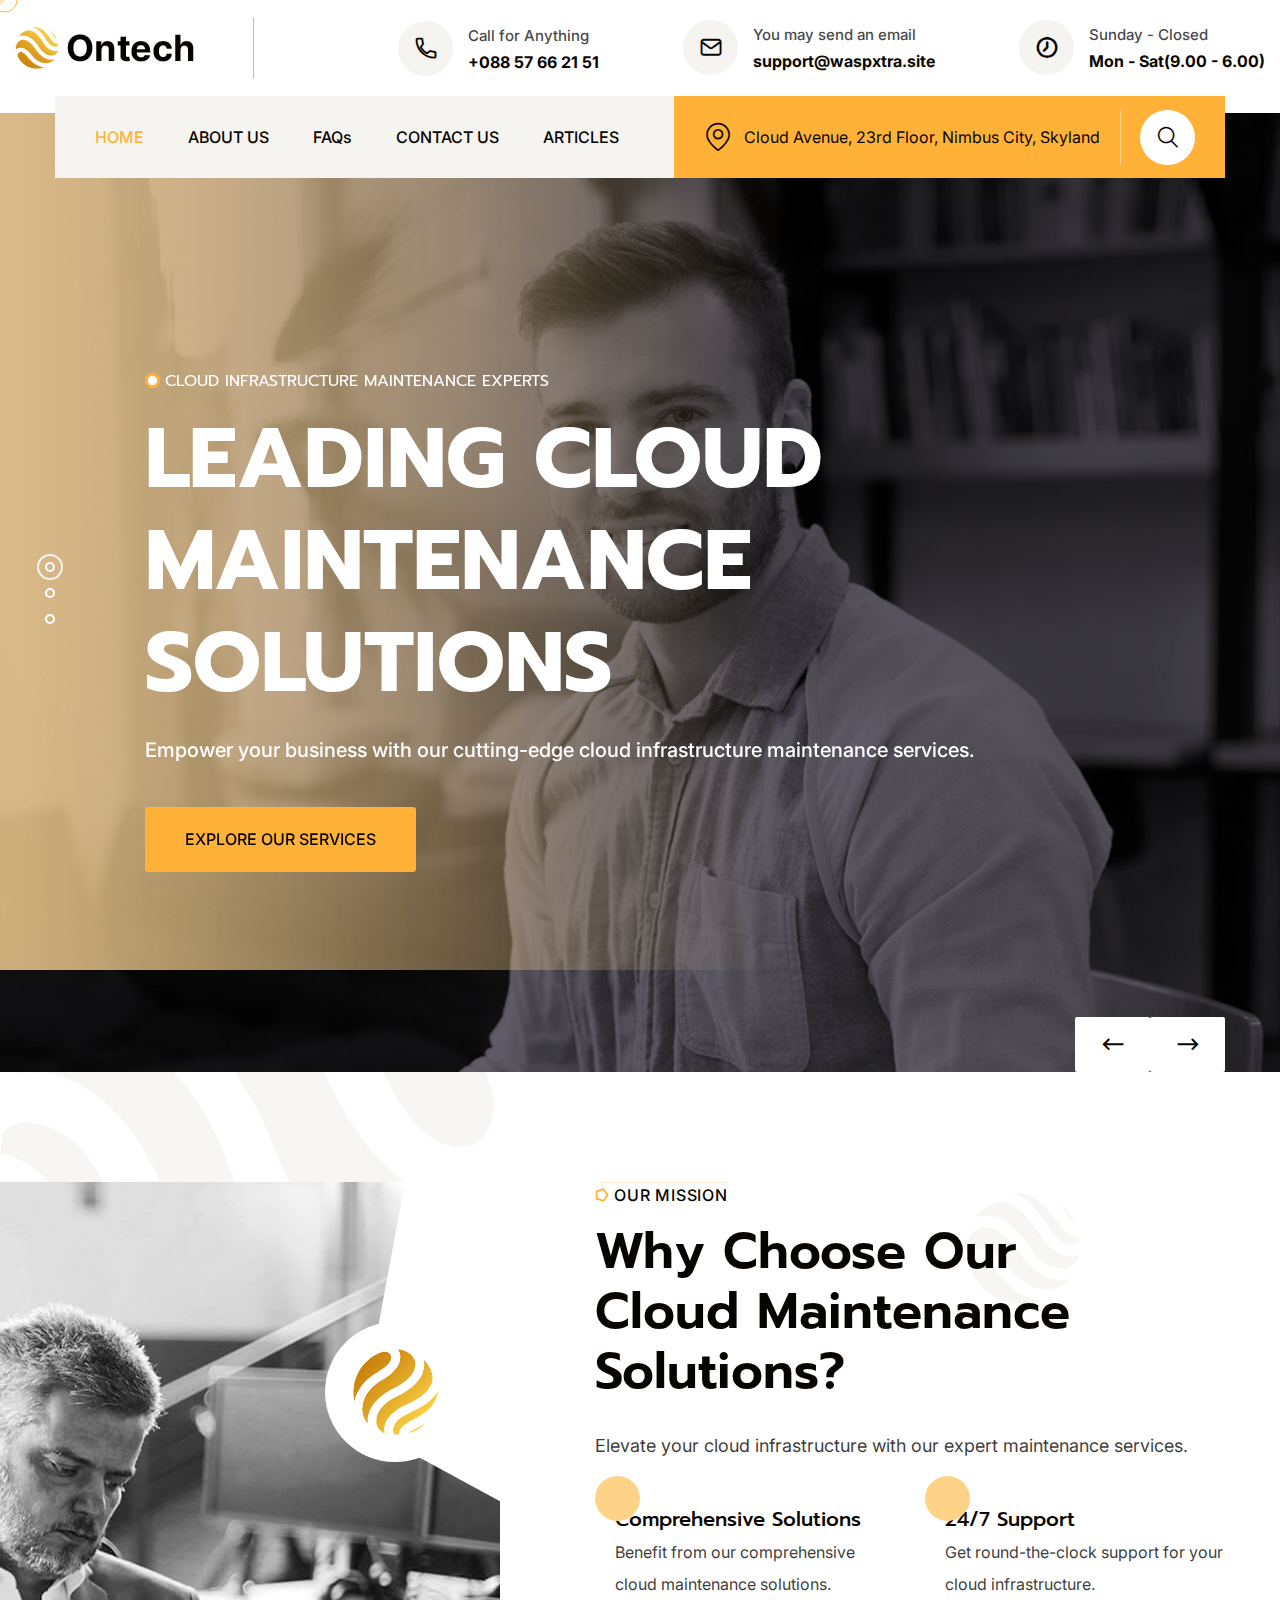
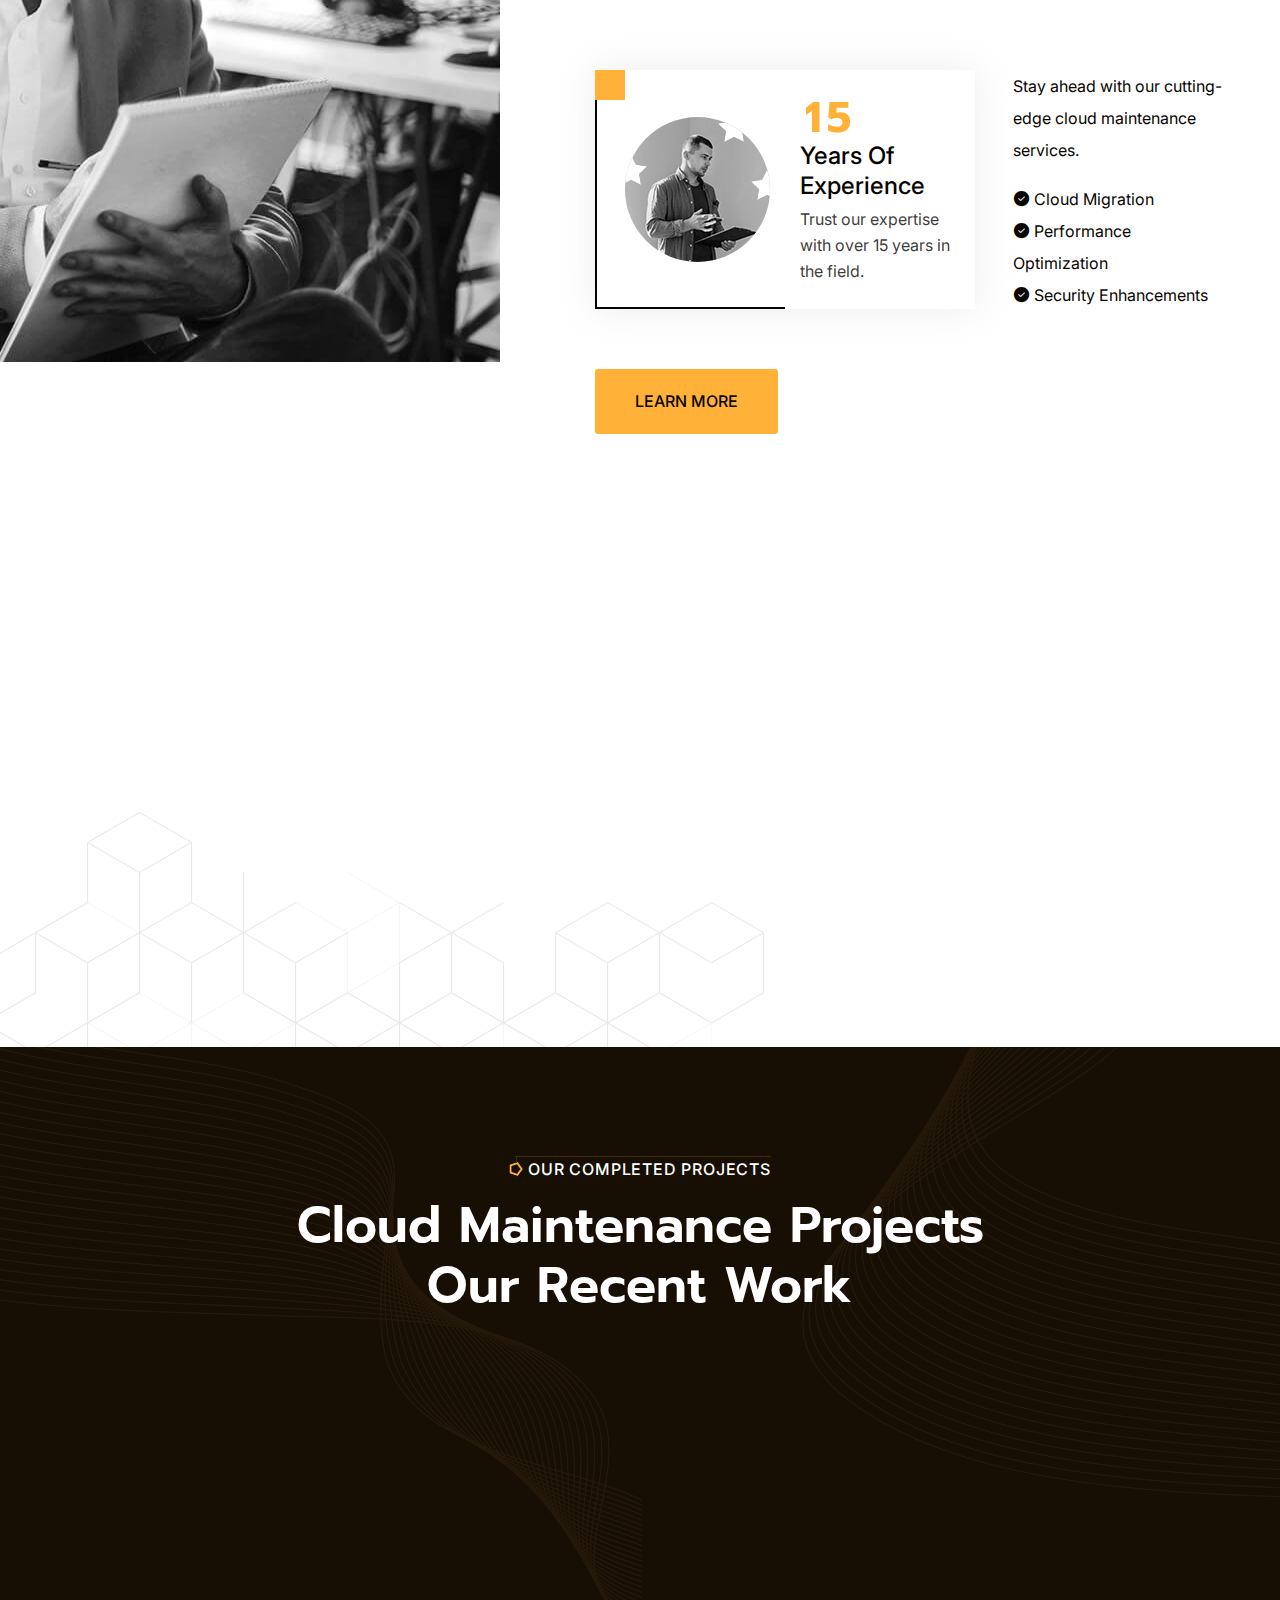
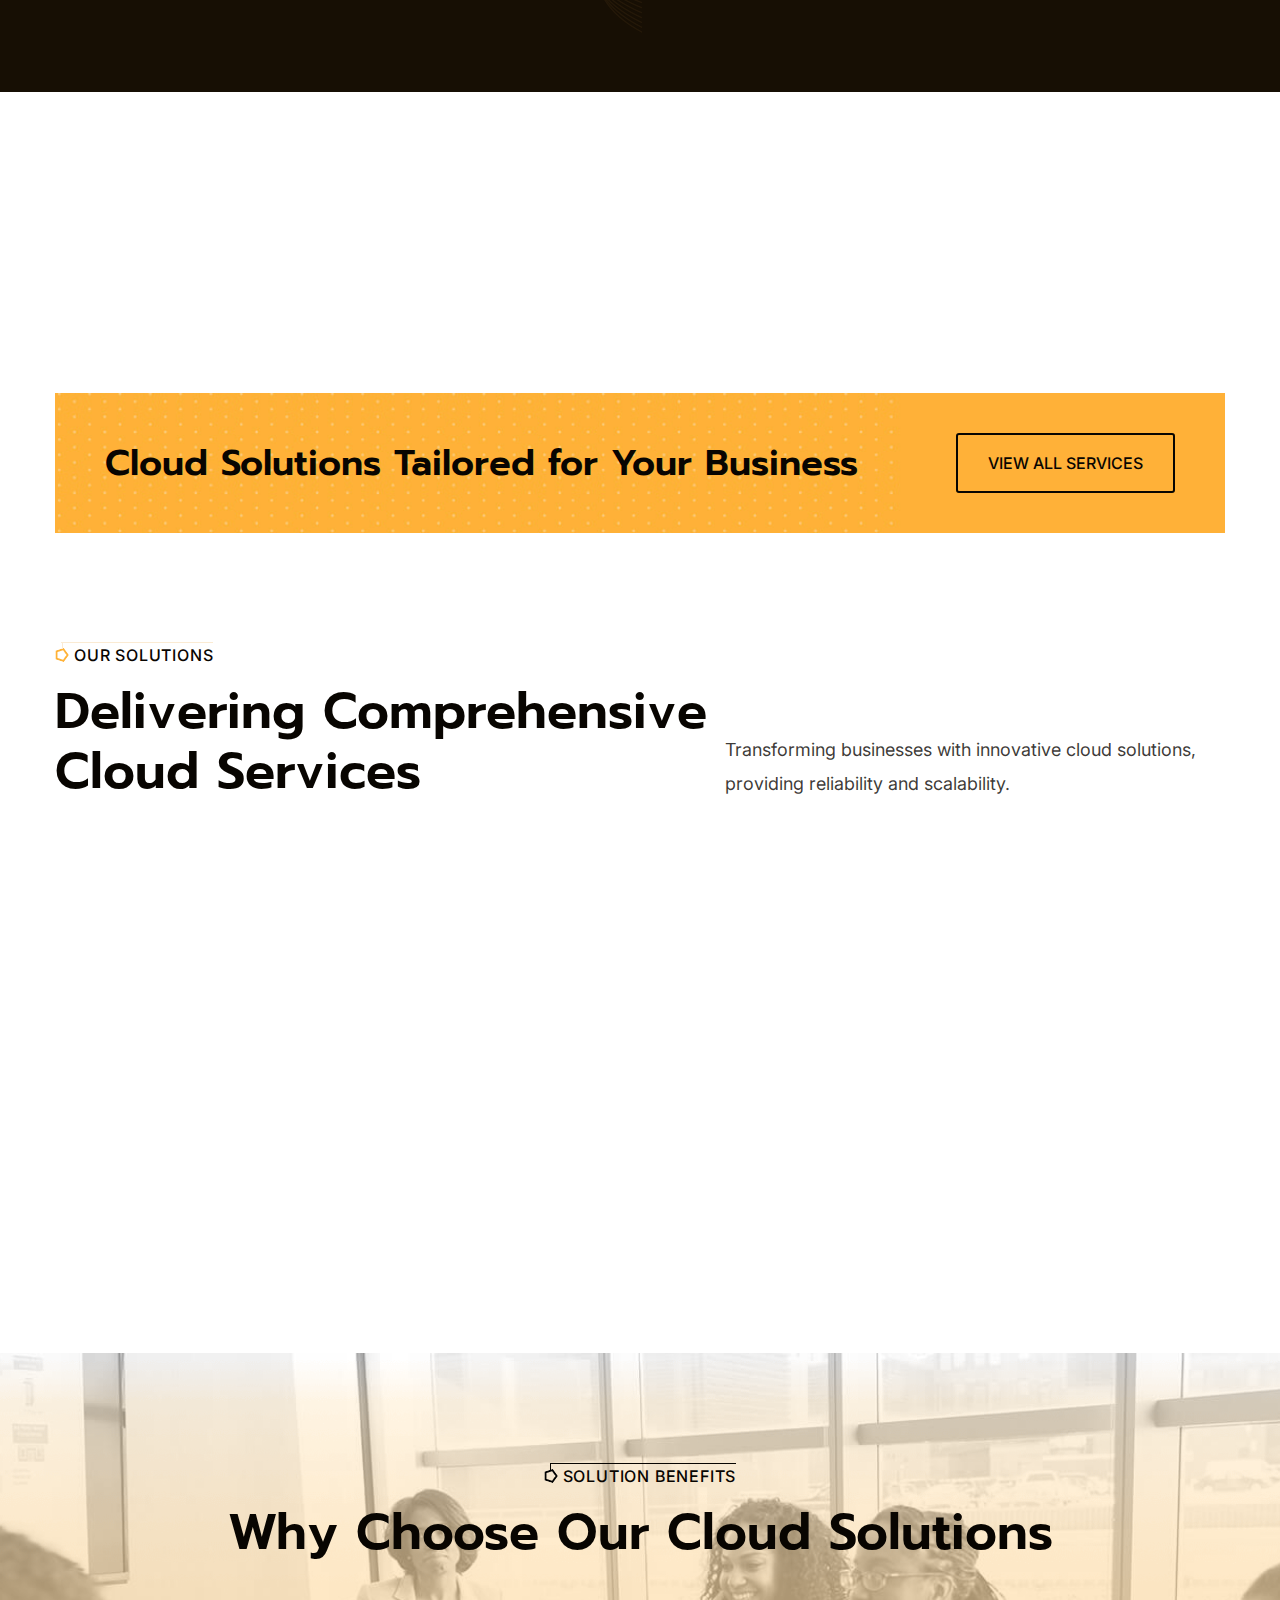
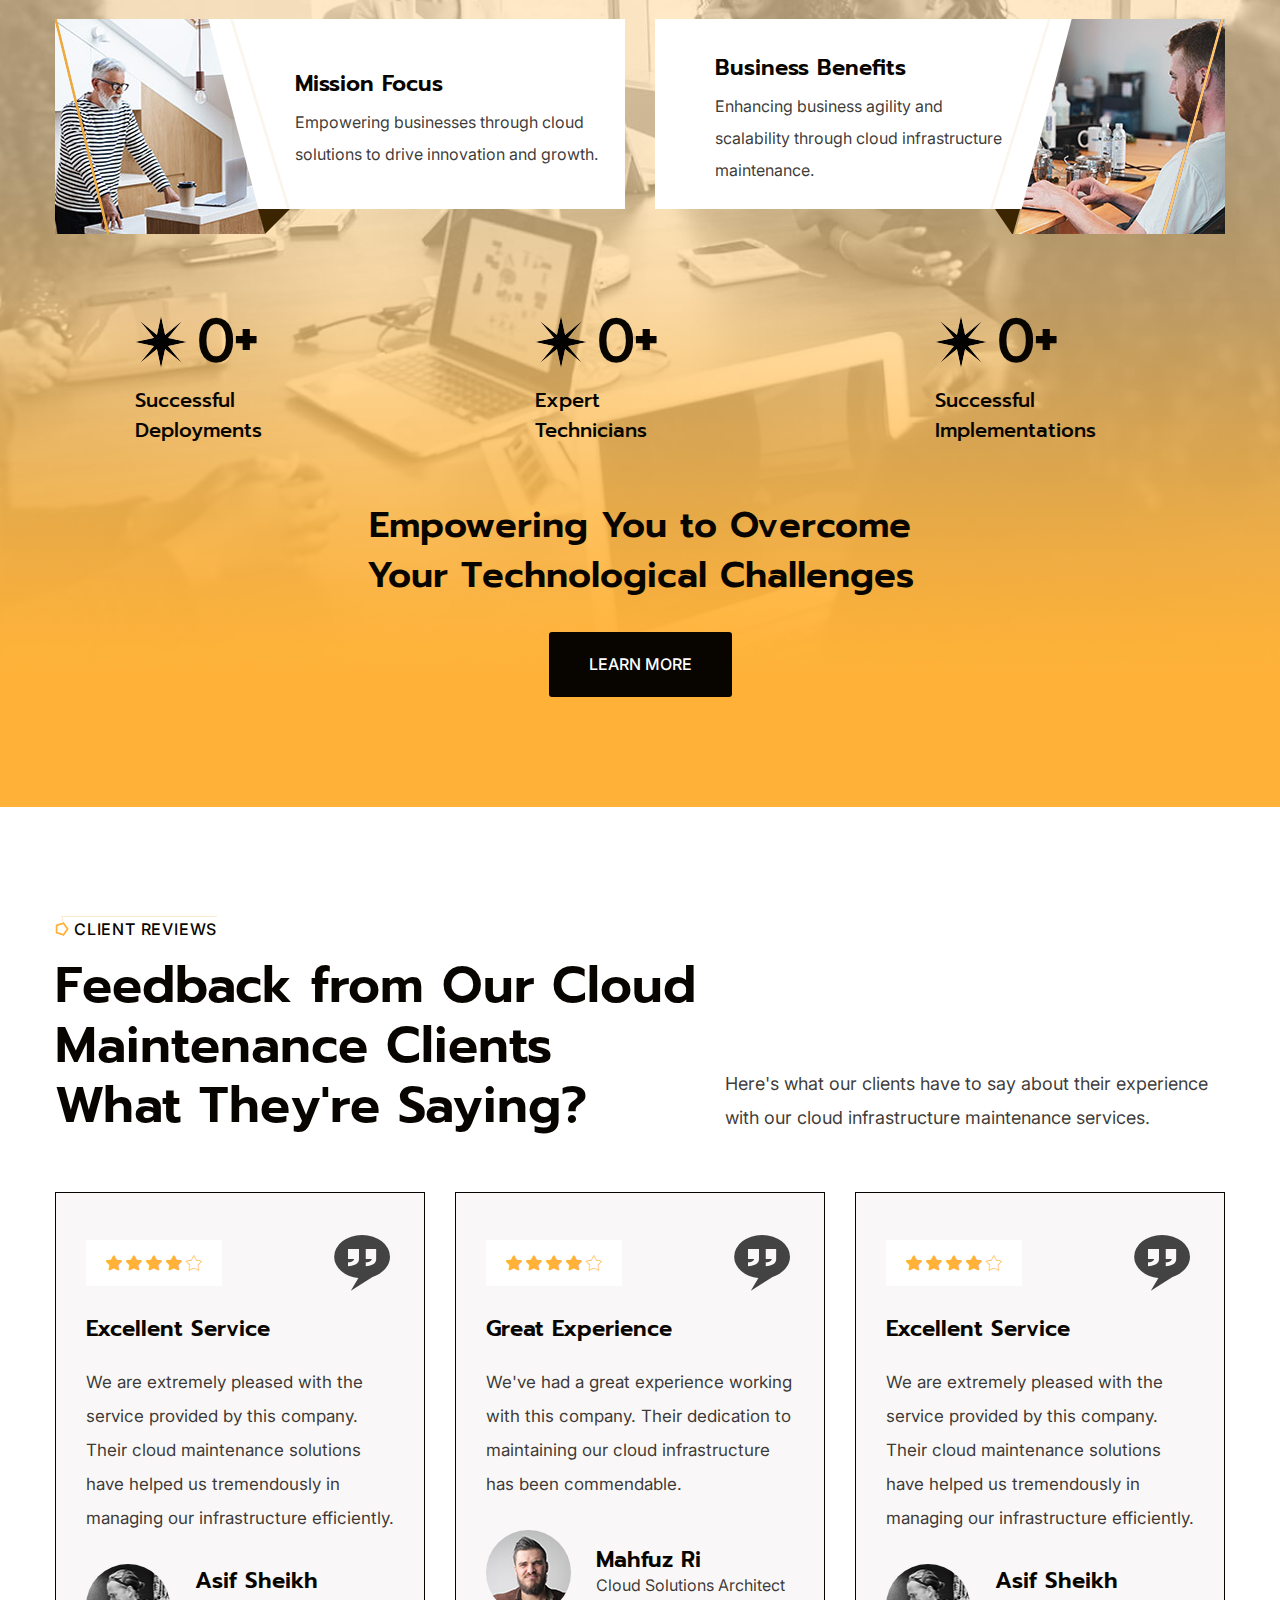
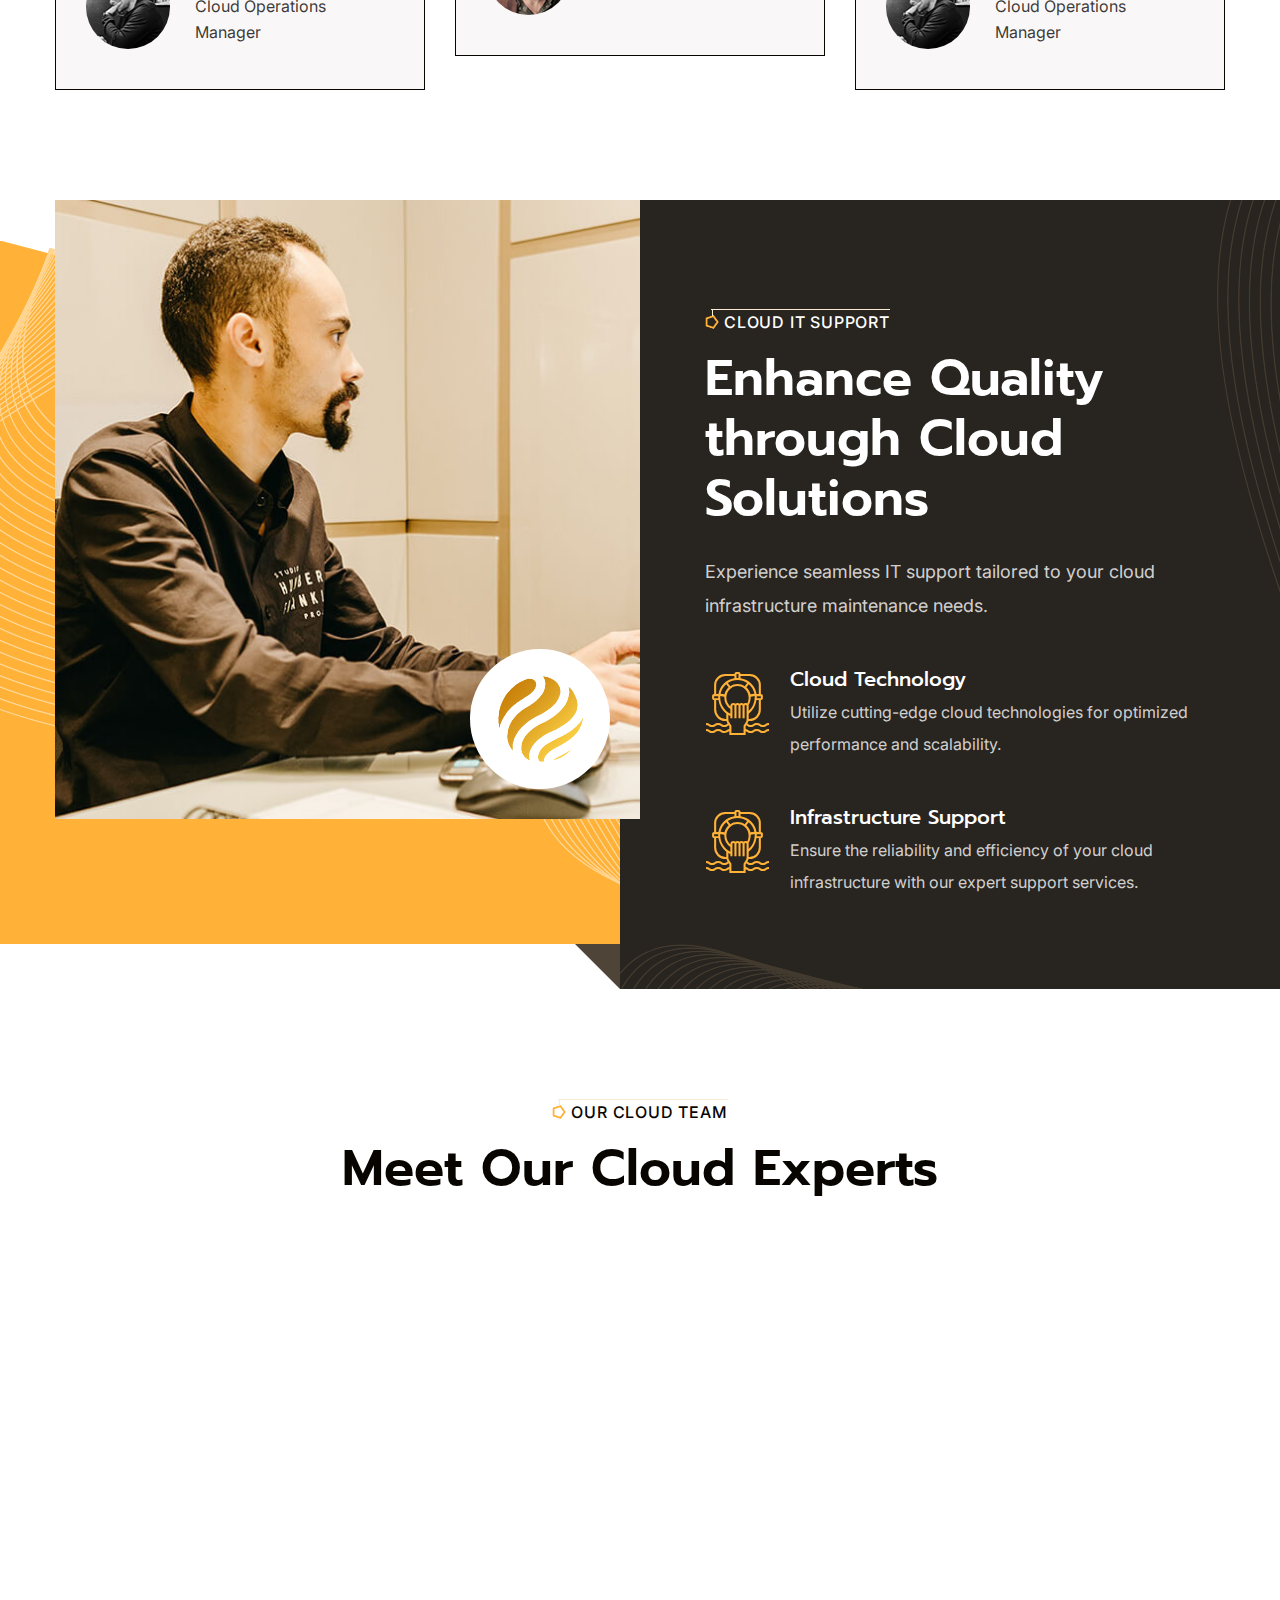
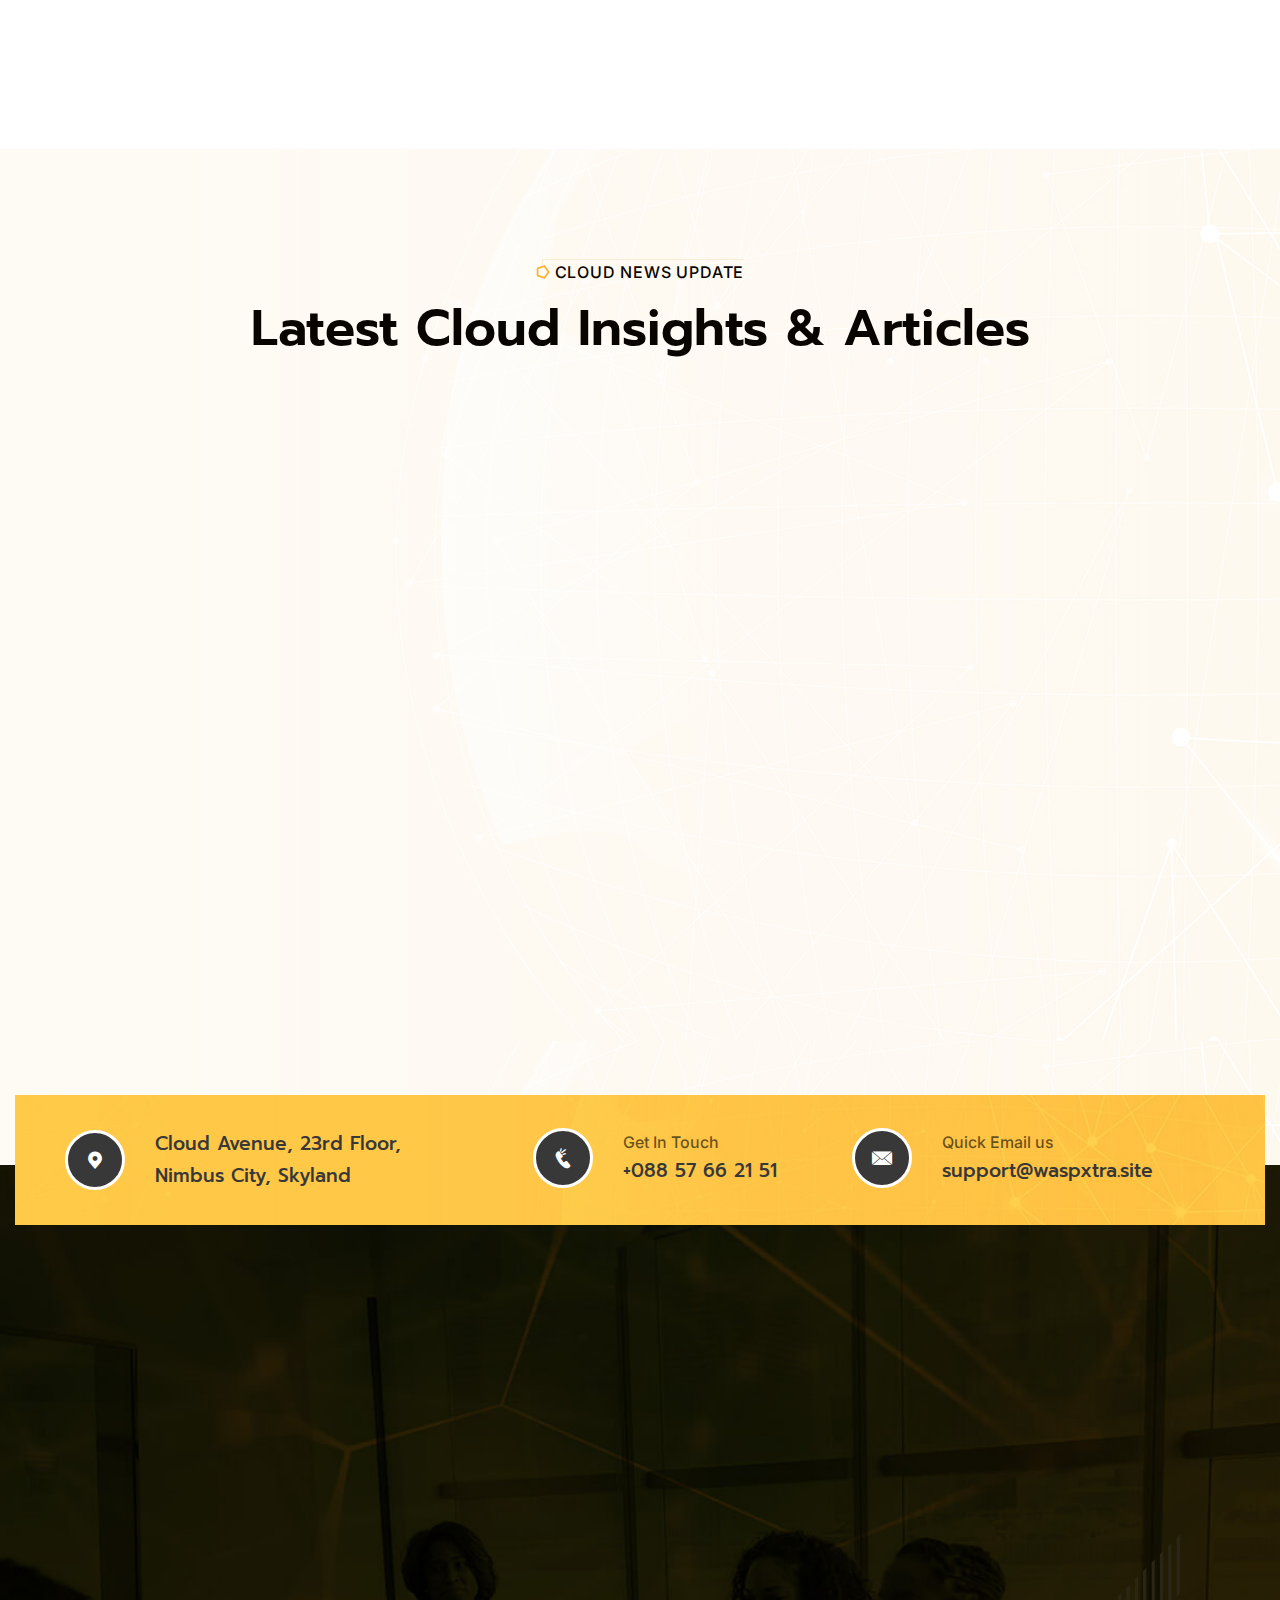
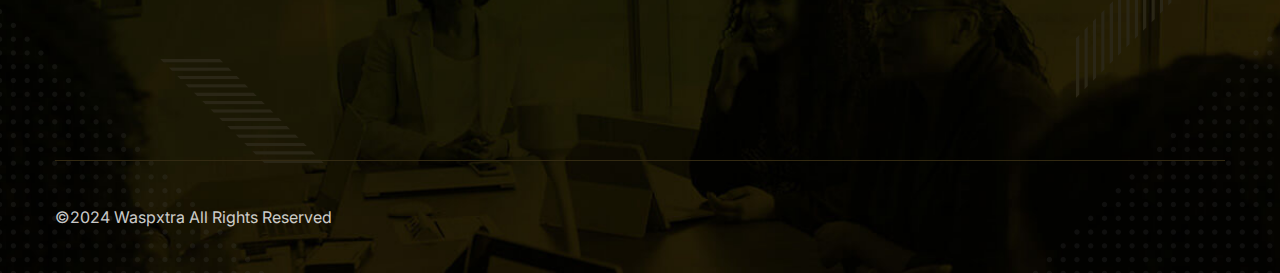
==== index.html @ 79f0c47d "first of many" ====
<!DOCTYPE html>
<html lang="en">

<!-- Added by HTTrack --><meta http-equiv="content-type" content="text/html;charset=utf-8" /><!-- /Added by HTTrack -->
<head>
    <meta charset="UTF-8" />
    <meta name="viewport" content="width=device-width, initial-scale=1.0" />
    <title> Waspxtra || Cloud Infrastructure Maintenance</title>
    <!-- favicons Icons -->
    <link rel="apple-touch-icon" sizes="180x180" href="assets/img-site/favicon.png" />
    <link rel="icon" type="image/png" sizes="32x32"href="assets/img-site/favicon.png" />
    <link rel="icon" type="image/png" sizes="16x16" href="assets/img-site/favicon.png" />
    <link rel="manifest" href="assets/img-site/favicon.png" />
    <meta name="description" content="Waspxtra Website " />

    <!-- fonts -->
    <link
        href="https://fonts.googleapis.com/css2?family=Inter:wght@100;200;300;400;500;600;700;800;900&amp;family=Prompt:ital,wght@0,100;0,200;0,300;0,400;0,500;0,600;0,700;0,800;0,900;1,100;1,200;1,300;1,400;1,500;1,600;1,700;1,800;1,900&amp;display=swap"
        rel="stylesheet">

    <link rel="stylesheet" href="assets/vendors/bootstrap/css/bootstrap.min.css" />
    <link rel="stylesheet" href="assets/vendors/animate/animate.min.css" />
    <link rel="stylesheet" href="assets/vendors/animate/custom-animate.css" />
    <link rel="stylesheet" href="assets/vendors/fontawesome/css/all.min.css" />
    <link rel="stylesheet" href="assets/vendors/jarallax/jarallax.css" />
    <link rel="stylesheet" href="assets/vendors/jquery-magnific-popup/jquery.magnific-popup.css" />
    <link rel="stylesheet" href="assets/vendors/nouislider/nouislider.min.css" />
    <link rel="stylesheet" href="assets/vendors/nouislider/nouislider.pips.css" />
    <link rel="stylesheet" href="assets/vendors/odometer/odometer.min.css" />
    <link rel="stylesheet" href="assets/vendors/swiper/swiper.min.css" />
    <link rel="stylesheet" href="assets/vendors/flaticon/style.css">
    <link rel="stylesheet" href="assets/vendors/tiny-slider/tiny-slider.min.css" />
    <link rel="stylesheet" href="assets/vendors/reey-font/stylesheet.css" />
    <link rel="stylesheet" href="assets/vendors/owl-carousel/owl.carousel.min.css" />
    <link rel="stylesheet" href="assets/vendors/owl-carousel/owl.theme.default.min.css" />
    <link rel="stylesheet" href="assets/vendors/bxslider/jquery.bxslider.css" />
    <link rel="stylesheet" href="assets/vendors/bootstrap-select/css/bootstrap-select.min.css" />
    <link rel="stylesheet" href="assets/vendors/vegas/vegas.min.css" />
    <link rel="stylesheet" href="assets/vendors/jquery-ui/jquery-ui.css" />
    <link rel="stylesheet" href="assets/vendors/timepicker/timePicker.css" />
    <link rel="stylesheet" href="assets/vendors/polyglot-language-switcher/polyglot-language-switcher.css" />

    <!-- template styles -->
    <link rel="stylesheet" href="assets/css/ontech.css" />
</head>

<body class="custom-cursor">

    <div class="custom-cursor__cursor"></div>
    <div class="custom-cursor__cursor-two"></div>


    <div class="preloader">
        <div class="preloader__image"></div>
    </div>
    <!-- /.preloader -->

    <div class="page-wrapper">

        <!--Start Main Header Two-->
        <header class="main-header main-header-two clearfix">
            <div class="main-header-two__top">
                <div class="container">
                    <div class="main-header-two__top-inner">

                        <div class="main-header-two__top-left">
                            <div class="logo-two">
                                <img src="assets/images/resources/logo-2.png" alt="#">
                            </div>

                            <div class="main-header__contact-info">
                                <ul>
                                    <li>
                                        <div class="inner">
                                            <div class="icon-box">
                                                <span class="icon-call"></span>
                                            </div>
                                            <div class="text-box">
                                                <p>Call for Anything </p>
                                                <h4><a href="tel:8857662151">+088 57 66 21 51 </a></h4>
                                            </div>
                                        </div>
                                    </li>

                                    <li>
                                        <div class="inner">
                                            <div class="icon-box">
                                                <span class="icon-email"></span>
                                            </div>
                                            <div class="text-box">
                                                <p>You may send an email</p>
                                                <h4><a href="mailto:support@waspxtra.site">support@waspxtra.site</a></h4>
                                            </div>
                                        </div>
                                    </li>

                                    <li>
                                        <div class="inner">
                                            <div class="icon-box">
                                                <span class="icon-clock2"></span>
                                            </div>
                                            <div class="text-box">
                                                <p>Sunday - Closed</p>
                                                <h4>Mon - Sat(9.00 - 6.00) </h4>
                                            </div>
                                        </div>
                                    </li>

                                </ul>
                            </div>
                        </div>

                        <div class="main-header-two__top-right">
                            <div class="main-header-two__top-right-content">
                                <div class="text-box">
                                    <p>Leading Cloud Infrastructure Maintenance Experts</p>
                                </div>
                        
                                <div class="btn-box">
                                    <a href="contact.html">Contact</a>
                                </div>
                            </div>
                        </div>
                        
                    </div>
                </div>
            </div>

            <div class="main-header-one__bottom">
                <nav class="main-menu clearfix">
                    <div class="main-menu__wrapper clearfix">
                        <div class="container">
                            <div class="main-header-one__bottom-inner">

                                <div class="main-header-one__bottom-left">
                                    <div class="main-menu__main-menu-box">
                                        <a href="#" class="mobile-nav__toggler"><i class="fa fa-bars"></i></a>
                                        <ul class="main-menu__list">
                                            <li class="">
                                                <a href="index.html">HOME</a>
                                            </li>
                                            <li class="">
                                                <a href="about.html">ABOUT US</a>
                                            </li>
                                            <li>
                                                <a href="faq.html">FAQs</a>
                                            </li>
                                            <li class="">
                                                <a href="contact.html">CONTACT US</a>
                                            </li>
                                            <li class="">
                                                <a href="blog.html">ARTICLES</a>
                                            </li>
                                        </ul>
                                    </div>
                                </div>

                                <div class="main-header-one__bottom-right">
                                    <div class="content-box">
                                        <div class="icon-box">
                                            <span class="icon-location"></span>
                                        </div>

                                        <div class="text-box">
                                            <p>Cloud Avenue, 23rd Floor, Nimbus City, Skyland</p>
                                        </div>
                                        
                                    </div>
                                    <div class="main-header__search">
                                        <a href="#" class="main-menu__search search-toggler icon-search"></a>
                                    </div>
                                </div>
                            </div>
                        </div>
                    </div>
                </nav>
            </div>
        </header>
        <!--End Main Header Two-->

        <div class="stricky-header stricky-header__two stricked-menu main-menu">
            <div class="sticky-header__content"></div><!-- /.sticky-header__content -->
        </div><!-- /.stricky-header -->


        <!--Start Main Slider Two-->
        <section class="main-slider main-slider-one style2">
            <div class="main-slider-one__inner">
                <div class="main-slider__carousel owl-carousel owl-theme thm-owl__carousel"
                    data-owl-options='{"loop": true, "items": 1, "navText": ["<span class=\"icon-right-arrow2\"></span>","<span class=\"icon-right-arrow\"></span>"], "margin": 0, "dots": true, "nav": true, "animateOut": "slideOutDown", "animateIn": "fadeIn", "active": true, "smartSpeed": 1000, "autoplay": true, "autoplayTimeout": 7000, "autoplayHoverPause": false}'>
        
                    <!--Start Main Slider One Single-->
                    <div class="main-slider-one__single">
                        <div class="image-layer" style="background-image:url(assets/images/slider/slider-v2-img1.jpg)">
                        </div>
                        <div class="gradient-bg"
                            style="background-image: url(assets/images/backgrounds/slider-v2-gradient-bg.png);"></div>
                        <div class="shape2"><img src="assets/images/shapes/slider-v2-shape1.png" alt="#"></div>
        
                        <div class="container">
                            <div class="main-slider-one__content">
                                <div class="tagline">
                                    <h6>Cloud Infrastructure Maintenance Experts</h6>
                                </div>
        
                                <div class="title">
                                    <h2>Leading Cloud <br>
                                        Maintenance Solutions</h2>
                                </div>
        
                                <div class="text">
                                    <p>Empower your business with our cutting-edge cloud infrastructure maintenance services.</p>
                                </div>
        
                                <div class="main-slider-one__content-btn">
                                    <a class="thm-btn" href="contact.html">Explore Our Services</a>
                                </div>
        
                            </div>
        
                        </div>
                    </div>
                    <!--End Main Slider One Single-->
        
                    <!--Start Main Slider One Single-->
                    <div class="main-slider-one__single">
                        <div class="image-layer" style="background-image:url(assets/images/slider/slider-v2-img2.jpg)">
                        </div>
                        <div class="gradient-bg"
                            style="background-image: url(assets/images/backgrounds/slider-v2-gradient-bg.png);"></div>
                        <div class="shape2"><img src="assets/images/shapes/slider-v2-shape1.png" alt="#"></div>
        
                        <div class="container">
                            <div class="main-slider-one__content">
                                <div class="tagline">
                                    <h6>Cloud Infrastructure Maintenance Solutions</h6>
                                </div>
        
                                <div class="title">
                                    <h2>Enhanced Cloud <br>
                                        Management Services</h2>
                                </div>
        
                                <div class="text">
                                    <p>Optimize your cloud infrastructure with our tailored maintenance solutions.</p>
                                </div>
        
                                <div class="main-slider-one__content-btn">
                                    <a class="thm-btn" href="contact.html">Discover More</a>
                                </div>
        
                            </div>
        
                        </div>
                    </div>
                    <!--End Main Slider One Single-->
        
                    <!--Start Main Slider One Single-->
                    <div class="main-slider-one__single">
                        <div class="image-layer" style="background-image:url(assets/images/slider/slider-v2-img3.jpg)">
                        </div>
                        <div class="gradient-bg"
                            style="background-image: url(assets/images/backgrounds/slider-v2-gradient-bg.png);"></div>
                        <div class="shape2"><img src="assets/images/shapes/slider-v2-shape1.png" alt="#"></div>
        
                        <div class="container">
                            <div class="main-slider-one__content">
                                <div class="tagline">
                                    <h6>Cloud Infrastructure Management Experts</h6>
                                </div>
        
                                <div class="title">
                                    <h2>Innovative Cloud <br>
                                        Maintenance Solutions</h2>
                                </div>
        
                                <div class="text">
                                    <p>Stay ahead with our proactive cloud infrastructure maintenance services.</p>
                                </div>
        
                                <div class="main-slider-one__content-btn">
                                    <a class="thm-btn" href="contact.html">Contact Us</a>
                                </div>
        
                            </div>
        
                        </div>
                    </div>
                    <!--End Main Slider One Single-->
                </div>
            </div>
        </section>
        
        
        <!--End Main Slider Two-->

        <!--Start About Two-->
        <section class="about-two">
            <div class="shape8"><img src="assets/images/shapes/about-v2-shape4.png" alt="#"></div>
            <div class="shape9 rotate-me"><img src="assets/images/shapes/about-v2-shape5.png" alt="#"></div>
            <div class="container">
                <div class="row">
                    <!--Start About Two Img-->
                    <div class="col-xl-5 wow fadeInLeft" data-wow-delay="100ms" data-wow-duration="1500ms">
                        <div class="about-two__img clearfix">
                            <div class="shape1"><img src="assets/images/shapes/about-v2-shape1.png" alt="#"></div>
                            <div class="shape2 rotate-me"><img src="assets/images/shapes/about-v2-shape2.png" alt="#"></div>
                            <img src="assets/images/about/about-v2-img1.jpg" alt="#">
                        </div>
                    </div>
                    <!--End About Two Img-->
        
                    <!--Start About Two Content-->
                    <div class="col-xl-7">
                        <div class="about-two__content">
                            <div class="sec-title">
                                <div class="sec-title__tagline">
                                    <div class="inner">
                                        <div class="round-box"><img src="assets/images/shapes/sec-title-shape.png" alt="#"></div>
                                        <div class="text">
                                            <p>OUR MISSION</p>
                                        </div>
                                    </div>
                                </div>
                                <h2 class="sec-title__title">Why Choose Our <br>
                                    Cloud Maintenance Solutions?</h2>
                            </div>
        
                            <div class="about-two__content-text1">
                                <p>Elevate your cloud infrastructure with our expert maintenance services.</p>
                            </div>
        
                            <div class="about-two__content-text2">
                                <div class="row">
                                    <div class="col-xl-6 col-lg-6 col-md-6">
                                        <div class="about-two__content-text2-single">
                                            <div class="icon-box">
                                                <div class="shape3"></div>
                                                <span class="icon-tools"></span>
                                            </div>
        
                                            <div class="content-box">
                                                <h3>Comprehensive Solutions</h3>
                                                <p>Benefit from our comprehensive cloud maintenance solutions.</p>
                                            </div>
                                        </div>
                                    </div>
        
                                    <div class="col-xl-6 col-lg-6 col-md-6">
                                        <div class="about-two__content-text2-single">
                                            <div class="icon-box">
                                                <div class="shape3"></div>
                                                <span class="icon-clock"></span>
                                            </div>
        
                                            <div class="content-box">
                                                <h3>24/7 Support</h3>
                                                <p>Get round-the-clock support for your cloud infrastructure.</p>
                                            </div>
                                        </div>
                                    </div>
                                </div>
                            </div>
        
                            <div class="about-two__content-text3">
                                <div class="row">
                                    <div class="col-xl-8 col-lg-8 col-md-8">
                                        <div class="about-two__content-text3-left">
                                            <div class="shape4"></div>
                                            <div class="img-box">
                                                <div class="shape5"><img src="assets/images/shapes/about-v2-shape3.png" alt="#"></div>
                                                <div class="shape6"><img src="assets/images/shapes/about-v2-shape3.png" alt="#"></div>
                                                <div class="shape7"><img src="assets/images/shapes/about-v2-shape3.png" alt="#"></div>
                                                <img src="assets/images/about/about-v2-img2.jpg" alt="#">
                                            </div>
        
                                            <div class="content-box">
                                                <h2><span class="odometer" data-count="15">00</span>
                                                </h2>
                                                <h3>Years of Experience</h3>
                                                <p>Trust our expertise with over 15 years in the field.</p>
                                            </div>
                                        </div>
                                    </div>
        
                                    <div class="col-xl-4 col-lg-4 col-md-4">
                                        <div class="about-two__content-text3-right">
                                            <p>Stay ahead with our cutting-edge cloud maintenance services.</p>
                                            <ul>
                                                <li>
                                                    <p> <span class="icon-check-circle"></span> Cloud Migration</p>
                                                </li>
        
                                                <li>
                                                    <p> <span class="icon-check-circle"></span> Performance Optimization</p>
                                                </li>
        
                                                <li>
                                                    <p> <span class="icon-check-circle"></span> Security Enhancements</p>
                                                </li>
                                            </ul>
                                        </div>
                                    </div>
                                </div>
                            </div>
        
                            <div class="about-two__content-btn">
                                <a class="thm-btn" href="about.html">Learn More</a>
                            </div>
                        </div>
                    </div>
                    <!--End About Two Content-->
                </div>
            </div>
        </section>
        
        <!--End About Two-->

        <!--Start Intro One-->
        <section class="intro-one intro-one--two">
            <div class="shape3"><img src="assets/images/shapes/intro-v1-shape3.png" alt=""></div>
            <div class="shape4"><img src="assets/images/shapes/intro-v1-shape4.png" alt=""></div>
            <div class="container">
                <div class="row">
                    <!--Start Intro One Single-->
                    <div class="col-xl-4 col-lg-4 wow animated fadeInUp" data-wow-delay="0.1s">
                        <div class="intro-one__single">
                            <div class="intro-one__single-img">
                                <div class="inner">
                                    <img src="assets/images/resources/intro-v1-img1.jpg" alt="#">
                                </div>
                                <div class="icon-box">
                                    <span class="icon-privacy"></span>
                                </div>
                            </div>
        
                            <div class="intro-one__single-content text-center">
                                <div class="shape1"><img src="assets/images/shapes/intro-v1-shape1.png" alt="#"></div>
                                <h2><a href="#">Data Security</a></h2>
                                <p>Elevate your cloud security with our advanced solutions.</p>
                            </div>
                        </div>
                    </div>
                    <!--End Intro One Single-->
        
                    <!--Start Intro One Single-->
                    <div class="col-xl-4 col-lg-4 wow animated fadeInUp" data-wow-delay="0.2s">
                        <div class="intro-one__single">
                            <div class="intro-one__single-img">
                                <div class="inner">
                                    <img src="assets/images/resources/intro-v1-img2.jpg" alt="#">
                                </div>
                                <div class="icon-box">
                                    <span class="icon-filter"></span>
                                </div>
                            </div>
        
                            <div class="intro-one__single-content text-center">
                                <div class="shape1"><img src="assets/images/shapes/intro-v1-shape1.png" alt="#"></div>
                                <h2><a href="#">Cloud Solutions</a></h2>
                                <p>Unlock the potential of your cloud infrastructure with our comprehensive solutions.</p>
                            </div>
                        </div>
                    </div>
                    <!--End Intro One Single-->
        
                    <!--Start Intro One Single-->
                    <div class="col-xl-4 col-lg-4 wow animated fadeInUp" data-wow-delay="0.3s">
                        <div class="intro-one__single">
                            <div class="intro-one__single-img">
                                <div class="inner">
                                    <img src="assets/images/resources/intro-v1-img3.jpg" alt="#">
                                </div>
                                <div class="icon-box">
                                    <span class="icon-laptop"></span>
                                </div>
                            </div>
        
                            <div class="intro-one__single-content text-center">
                                <div class="shape1"><img src="assets/images/shapes/intro-v1-shape1.png" alt="#"></div>
                                <h2><a href="#">Infrastructure Management</a></h2>
                                <p>Efficiently manage your IT infrastructure with our outsourcing solutions.</p>
                            </div>
                        </div>
                    </div>
                    <!--End Intro One Single-->
                </div>
            </div>
        </section>
        
        <!--End Intro One-->

        <!--Start Projects One-->
        <section class="projects-one projects-one--two">
            <div class="shape5"><img src="assets/images/shapes/projects-v1-shape5.png" alt="#"></div>
            <div class="shape6"><img src="assets/images/shapes/projects-v1-shape6.png" alt="#"></div>
            <div class="container">
                <div class="sec-title text-center">
                    <div class="sec-title__tagline">
                        <div class="inner">
                            <div class="round-box"><img src="assets/images/shapes/sec-title-shape.png" alt="#"></div>
                            <div class="text">
                                <p>Our Completed Projects</p>
                            </div>
                        </div>
                    </div>
                    <h2 class="sec-title__title">Cloud Maintenance Projects <br> Our Recent Work</h2>
                </div>
                <div class="row">
        
                    <!--Start Projects One Single-->
                    <div class="col-xl-4 wow fadeInLeft" data-wow-delay="0ms" data-wow-duration="1500ms">
                        <div class="projects-one__single">
                            <div class="projects-one__single-img">
                                <div class="inner">
                                    <img src="assets/images/project/projects-v2-img1.jpg" alt="#">
                                </div>
                            </div>
        
                            <div class="projects-one--two__content">
                                <div class="shape1"><img src="assets/images/shapes/projects-v1-shape1.png" alt="#"></div>
                                <div class="shape2"><img src="assets/images/shapes/projects-v1-shape2.png" alt="#"></div>
                                <div class="shape3"><img src="assets/images/shapes/projects-v1-shape3.png" alt="#"></div>
                                <div class="shape4"><img src="assets/images/shapes/projects-v1-shape4.png" alt="#"></div>
                                <div class="content-box">
                                    <p class="text1">Maintenance</p>
                                    <h3><a href="#">Cloud Security</a></h3>
                                    <p class="text2">Ensuring the security of cloud infrastructures.</p>
                                </div>
        
                                <div class="btn-box">
                                    <a href="#"><span class="text">Explore</span> <span
                                            class="icon icon-right-arrow3"></span></a>
                                </div>
                            </div>
        
                        </div>
                    </div>
                    <!--End Projects One Single-->
        
                    <!--Start Projects One Single-->
                    <div class="col-xl-4 wow fadeInRight" data-wow-delay="100ms" data-wow-duration="1500ms">
                        <div class="projects-one__single">
                            <div class="projects-one__single-img">
                                <div class="inner">
                                    <img src="assets/images/project/projects-v2-img2.jpg" alt="#">
                                </div>
                            </div>
        
                            <div class="projects-one--two__content">
                                <div class="shape1"><img src="assets/images/shapes/projects-v1-shape1.png" alt="#"></div>
                                <div class="shape2"><img src="assets/images/shapes/projects-v1-shape2.png" alt="#"></div>
                                <div class="shape3"><img src="assets/images/shapes/projects-v1-shape3.png" alt="#"></div>
                                <div class="shape4"><img src="assets/images/shapes/projects-v1-shape4.png" alt="#"></div>
                                <div class="content-box">
                                    <p class="text1">Infrastructure</p>
                                    <h3><a href="#">Cloud Migration</a></h3>
                                    <p class="text2">Seamless migration to cloud environments.</p>
                                </div>
        
                                <div class="btn-box">
                                    <a href="#"><span class="text">Explore</span> <span
                                            class="icon icon-right-arrow3"></span></a>
                                </div>
                            </div>
        
                        </div>
                    </div>
                    <!--End Projects One Single-->
        
                    <!--Start Projects One Single-->
                    <div class="col-xl-4 wow fadeInLeft" data-wow-delay="200ms" data-wow-duration="1500ms">
                        <div class="projects-one__single">
                            <div class="projects-one__single-img">
                                <div class="inner">
                                    <img src="assets/images/project/projects-v2-img3.jpg" alt="#">
                                </div>
                            </div>
        
                            <div class="projects-one--two__content">
                                <div class="shape1"><img src="assets/images/shapes/projects-v1-shape1.png" alt="#"></div>
                                <div class="shape2"><img src="assets/images/shapes/projects-v1-shape2.png" alt="#"></div>
                                <div class="shape3"><img src="assets/images/shapes/projects-v1-shape3.png" alt="#"></div>
                                <div class="shape4"><img src="assets/images/shapes/projects-v1-shape4.png" alt="#"></div>
                                <div class="content-box">
                                    <p class="text1">Management</p>
                                    <h3><a href="#">Cloud Optimization</a></h3>
                                    <p class="text2">Optimizing cloud resources for efficiency.</p>
                                </div>
        
                                <div class="btn-box">
                                    <a href="#"><span class="text">Explore</span> <span
                                            class="icon icon-right-arrow3"></span></a>
                                </div>
                            </div>
        
                        </div>
                    </div>
                    <!--End Projects One Single-->
                </div>
            </div>
        </section>
        
        <!--End Projects One-->

        <!--Start Cta One-->
        <section class="cta-one cta-one--two">
            <div class="container">
                <div class="cta-one__inner">
                    <div class="cta-one__bg" style="background-image: url(assets/images/backgrounds/cta-v1-bg.jpg);">
                    </div>
                    <div class="cta-one__text">
                        <h2>Cloud Solutions Tailored for Your Business</h2>
                    </div>
        
                    <div class="cta-one__btn">
                        <a href="contact.html">View All Services</a>
                    </div>
                </div>
            </div>
        </section>
        
        <!--End Cta One-->

        <!--Start Services One-->
        <section class="services-one services-one--two">
            <div class="container">
                <div class="services-one__top">
                    <div class="sec-title">
                        <div class="sec-title__tagline">
                            <div class="inner">
                                <div class="round-box"><img src="assets/images/shapes/sec-title-shape.png" alt="#"></div>
                                <div class="text">
                                    <p>Our Solutions</p>
                                </div>
                            </div>
                        </div>
                        <h2 class="sec-title__title">Delivering Comprehensive <br>
                            Cloud Services</h2>
                    </div>
        
                    <div class="services-one__top-text">
                        <p>Transforming businesses with innovative cloud solutions, providing reliability and scalability.</p>
                    </div>
                </div>
        
                <div class="row">
                    <!--Start Services One Single-->
                    <div class="col-xl-3 col-lg-6 col-md-6 wow fadeInLeft" data-wow-delay="0ms" data-wow-duration="1000ms">
                        <div class="services-one__single text-center">
                            <div class="shape2"><img src="assets/images/shapes/services-v1-shape12.png" alt="#"></div>
                            <div class="services-one__single-icon">
                                <div class="shape1"></div>
                                <span class="icon-server-data"></span>
                            </div>
        
                            <div class="services-one__single-content">
                                <h2><a href="#">Cloud Migration</a></h2>
                                <p>Seamless migration to cloud platforms, ensuring optimal performance and security.</p>
                            </div>
                        </div>
                    </div>
                    <!--End Services One Single-->
        
                    <!--Start Services One Single-->
                    <div class="col-xl-3 col-lg-6 col-md-6 wow fadeInLeft" data-wow-delay="100ms" data-wow-duration="1000ms">
                        <div class="services-one__single text-center">
                            <div class="shape2"><img src="assets/images/shapes/services-v1-shape12.png" alt="#"></div>
                            <div class="services-one__single-icon">
                                <div class="shape1"></div>
                                <span class="icon-laptop"></span>
                            </div>
        
                            <div class="services-one__single-content">
                                <h2><a href="#">Cloud Security</a></h2>
                                <p>Implementing robust security measures to safeguard cloud infrastructure and data.</p>
                            </div>
                        </div>
                    </div>
                    <!--End Services One Single-->
        
                    <!--Start Services One Single-->
                    <div class="col-xl-3 col-lg-6 col-md-6 wow fadeInRight" data-wow-delay="0ms" data-wow-duration="1000ms">
                        <div class="services-one__single text-center">
                            <div class="shape2"><img src="assets/images/shapes/services-v1-shape12.png" alt="#"></div>
                            <div class="services-one__single-icon">
                                <div class="shape1"></div>
                                <span class="icon-hard-drive"></span>
                            </div>
        
                            <div class="services-one__single-content">
                                <h2><a href="#">Cloud Monitoring</a></h2>
                                <p>Continuous monitoring and optimization of cloud infrastructure for peak performance.</p>
                            </div>
                        </div>
                    </div>
                    <!--End Services One Single-->
        
                    <!--Start Services One Single-->
                    <div class="col-xl-3 col-lg-6 col-md-6 wow fadeInRight" data-wow-delay="100ms" data-wow-duration="1000ms">
                        <div class="services-one__single text-center">
                            <div class="shape2"><img src="assets/images/shapes/services-v1-shape12.png" alt="#"></div>
                            <div class="services-one__single-icon">
                                <div class="shape1"></div>
                                <span class="icon-marketing-analysis"></span>
                            </div>
        
                            <div class="services-one__single-content">
                                <h2><a href="#">Cloud Optimization</a></h2>
                                <p>Optimizing cloud resources to reduce costs and enhance operational efficiency.</p>
                            </div>
                        </div>
                    </div>
                    <!--End Services One Single-->
                </div>
            </div>
        </section>
        
        <!--End Services One-->

        <!--Start Counter One-->
        <section class="counter-one counter-one--two">
            <div class="counter-one__bg" style="background-image: url(assets/images/backgrounds/counter-v2-bg.jpg);">
            </div>
            <div class="counter-one--two__gradient"
                style="background-image: url(assets/images/backgrounds/counter-v2-gradient-bg.png);"></div>
            <div class="container">
        
                <div class="sec-title text-center">
                    <div class="sec-title__tagline">
                        <div class="inner">
                            <div class="round-box"><img src="assets/images/shapes/sec-title-shape2.png" alt="#">
                            </div>
                            <div class="text">
                                <p>SOLUTION BENEFITS</p>
                            </div>
                        </div>
                    </div>
                    <h2 class="sec-title__title">Why Choose Our Cloud Solutions </h2>
                </div>
        
                <div class="counter-one--two__top">
                    <div class="row">
                        <div class="col-xl-6 col-lg-6">
                            <div class="counter-one--two__top-single">
                                <div class="shape2"><img src="assets/images/shapes/counter-v1-shape2.png" alt=""></div>
                                <div class="shape3"><img src="assets/images/shapes/counter-v1-shape3.png" alt=""></div>
                                <div class="img-box">
                                    <div class="inner">
                                        <img src="assets/images/resources/counter-v2-img1.jpg" alt="#">
                                    </div>
                                </div>
        
                                <div class="content-box">
                                    <h3><a href="#">Mission Focus</a></h3>
                                    <p>Empowering businesses through cloud solutions to drive innovation and growth.</p>
                                </div>
                            </div>
                        </div>
        
                        <div class="col-xl-6 col-lg-6">
                            <div class="counter-one--two__top-single style2">
                                <div class="shape4"><img src="assets/images/shapes/counter-v1-shape4.png" alt="#"></div>
                                <div class="shape5"><img src="assets/images/shapes/counter-v1-shape5.png" alt="#"></div>
                                <div class="content-box">
                                    <h3><a href="#">Business Benefits</a></h3>
                                    <p>Enhancing business agility and scalability through cloud infrastructure maintenance.</p>
                                </div>
        
                                <div class="img-box">
                                    <div class="inner">
                                        <img src="assets/images/resources/counter-v2-img2.jpg" alt="#">
                                    </div>
                                </div>
                            </div>
                        </div>
                    </div>
                </div>
        
        
                <div class="row">
                    <!--Start Counter One Single-->
                    <div class="col-xl-4 col-lg-4">
                        <div class="counter-one__single">
                            <div class="counter-one__single-top">
                                <div class="img-box"><img src="assets/images/shapes/counter-v1-shape1.png" alt="#">
                                </div>
                                <div class="content-box">
                                    <h2><span class="odometer" data-count="80">00</span> <span class="plus">+</span>
                                    </h2>
                                </div>
                            </div>
        
                            <div class="counter-one__single-text">
                                <h3>Successful <br>
                                    Deployments</h3>
                            </div>
                        </div>
                    </div>
                    <!--End Counter One Single-->
        
                    <!--Start Counter One Single-->
                    <div class="col-xl-4 col-lg-4">
                        <div class="counter-one__single">
                            <div class="counter-one__single-top">
                                <div class="img-box"><img src="assets/images/shapes/counter-v1-shape1.png" alt="#">
                                </div>
                                <div class="content-box">
                                    <h2><span class="odometer" data-count="50">00</span> <span class="plus">+</span>
                                    </h2>
                                </div>
                            </div>
        
                            <div class="counter-one__single-text">
                                <h3>Expert <br>
                                    Technicians</h3>
                            </div>
                        </div>
                    </div>
                    <!--End Counter One Single-->
        
                    <!--Start Counter One Single-->
                    <div class="col-xl-4 col-lg-4">
                        <div class="counter-one__single">
                            <div class="counter-one__single-top">
                                <div class="img-box"><img src="assets/images/shapes/counter-v1-shape1.png" alt="#">
                                </div>
                                <div class="content-box">
                                    <h2><span class="odometer" data-count="80">00</span> <span class="plus">+</span>
                                    </h2>
                                </div>
                            </div>
        
                            <div class="counter-one__single-text">
                                <h3>Successful <br>
                                    Implementations</h3>
                            </div>
                        </div>
                    </div>
                    <!--End Counter One Single-->
                </div>
        
                <div class="counter-one__bottom text-center">
                    <h2>Empowering You to Overcome <br>
                        Your Technological Challenges</h2>
                    <div class="btn-box">
                        <a class="thm-btn" href="contact.html">Learn More </a>
                    </div>
                </div>
            </div>
        </section>
        
        <!--End Counter One-->

        <!--Start Testimonial Two-->
        <section class="testimonial-two">
            <div class="container">
                <div class="testimonial-two__top">
                    <div class="sec-title">
                        <div class="sec-title__tagline">
                            <div class="inner">
                                <div class="round-box"><img src="assets/images/shapes/sec-title-shape.png" alt="#">
                                </div>
                                <div class="text">
                                    <p>Client Reviews</p>
                                </div>
                            </div>
                        </div>
                        <h2 class="sec-title__title">Feedback from Our Cloud Maintenance Clients <br>
                            What They're Saying?</h2>
                    </div>
        
                    <div class="testimonial-two__top-text">
                        <p>Here's what our clients have to say about their experience with our cloud infrastructure maintenance services.</p>
                    </div>
                </div>
        
        
                <div class="row">
                    <div class="col-xl-12">
                        <div class="testimonial-two__inner">
                            <div class="owl-carousel owl-theme thm-owl__carousel case-one__carousel" data-owl-options='{
                                "loop": true,
                                "autoplay": true,
                                "margin": 30,
                                "nav": false,
                                "dots": false,
                                "smartSpeed": 500,
                                "autoplayTimeout": 10000,
                                "navText": ["<span class=\"icon-left-arrow\"></span>","<span class=\"icon-next\"></span>"],
                                "responsive": {
                                        "0": {
                                            "items": 1
                                        },
                                        "768": {
                                            "items": 2
                                        },
                                        "992": {
                                            "items": 2
                                        },
                                        "1200": {
                                            "items": 3
                                        }
                                    }
                                }'>
        
                                <!--Start Testimonial Two Single-->
                                <div class="testimonial-two__single">
                                    <div class="testimonial-two__single-top">
                                        <div class="rating-box">
                                            <ul>
                                                <li>
                                                    <span class="icon-star"></span>
                                                </li>
                                                <li>
                                                    <span class="icon-star"></span>
                                                </li>
                                                <li>
                                                    <span class="icon-star"></span>
                                                </li>
                                                <li>
                                                    <span class="icon-star"></span>
                                                </li>
                                                <li>
                                                    <span class="icon-star2"></span>
                                                </li>
                                            </ul>
                                        </div>
        
                                        <div class="icon-box">
                                            <span class="icon-bubble-message"></span>
                                        </div>
                                    </div>
        
                                    <div class="testimonial-two__single-middle">
                                        <h3> <a href="#">Excellent Service</a> </h3>
                                        <p>We are extremely pleased with the service provided by this company. Their cloud maintenance solutions have helped us tremendously in managing our infrastructure efficiently.</p>
                                    </div>
        
                                    <div class="testimonial-two__single-bottom">
                                        <div class="img-box"><img src="assets/images/testimonial/testimonial-v2-img1.jpg" alt="#"></div>
                                        <div class="text-box">
                                            <h3>Asif Sheikh</h3>
                                            <p>Cloud Operations Manager</p>
                                        </div>
                                    </div>
                                </div>
                                <!--End Testimonial Two Single-->
        
                                <!--Start Testimonial Two Single-->
                                <div class="testimonial-two__single">
                                    <div class="testimonial-two__single-top">
                                        <div class="rating-box">
                                            <ul>
                                                <li>
                                                    <span class="icon-star"></span>
                                                </li>
                                                <li>
                                                    <span class="icon-star"></span>
                                                </li>
                                                <li>
                                                    <span class="icon-star"></span>
                                                </li>
                                                <li>
                                                    <span class="icon-star"></span>
                                                </li>
                                                <li>
                                                    <span class="icon-star2"></span>
                                                </li>
                                            </ul>
                                        </div>
        
                                        <div class="icon-box">
                                            <span class="icon-bubble-message"></span>
                                        </div>
                                    </div>
        
                                    <div class="testimonial-two__single-middle">
                                        <h3> <a href="#">Great Experience</a> </h3>
                                        <p>We've had a great experience working with this company. Their dedication to maintaining our cloud infrastructure has been commendable.</p>
                                    </div>
        
                                    <div class="testimonial-two__single-bottom">
                                        <div class="img-box"><img src="assets/images/testimonial/testimonial-v2-img2.jpg" alt="#"></div>
                                        <div class="text-box">
                                            <h3>Mahfuz Ri</h3>
                                            <p>Cloud Solutions Architect</p>
                                        </div>
                                    </div>
                                </div>
                                <!--End Testimonial Two Single-->
        
                                <!--Start Testimonial Two Single-->
                                <!-- End of Testimonial Two Single-->
                            </div>
                        </div>
                    </div>
                </div>
            </div>
        </section>
        
        <!--End Testimonial Two-->

        <!--Start Support One-->
        <section class="support-one">
            <div class="shape4"><img src="assets/images/shapes/support-v1-shape4.png" alt="#"></div>
            <div class="container">
                <div class="row">
                    <!--Start Support One Img-->
                    <div class="col-xl-6">
                        <div class="support-one__img">
                            <div class="shape1 rotate-me"><img src="assets/images/shapes/support-v1-shape1.png" alt="#"></div>
                            <div class="inner">
                                <img src="assets/images/resources/support-v1-img1.jpg" alt="#">
                            </div>
                        </div>
                    </div>
                    <!--End Support One Img-->
        
                    <!--Start Support One Content-->
                    <div class="col-xl-6">
                        <div class="support-one__content">
                            <div class="shape2"><img src="assets/images/shapes/support-v1-shape2.png" alt="#"></div>
                            <div class="shape3"><img src="assets/images/shapes/support-v1-shape3.png" alt="#"></div>
                            <div class="sec-title">
                                <div class="sec-title__tagline">
                                    <div class="inner">
                                        <div class="round-box"><img src="assets/images/shapes/sec-title-shape.png"
                                                alt="#">
                                        </div>
                                        <div class="text">
                                            <p>Cloud IT Support</p>
                                        </div>
                                    </div>
                                </div>
                                <h2 class="sec-title__title">Enhance Quality <br>
                                    through Cloud Solutions</h2>
                            </div>
        
                            <div class="support-one__content-text1">
                                <p>Experience seamless IT support tailored to your cloud infrastructure maintenance needs.</p>
                            </div>
        
                            <div class="support-one__content-text2">
                                <div class="support-one__content-text2-single">
                                    <div class="icon-box">
                                        <span class="icon-buoy-help"></span>
                                    </div>
                                    <div class="text-box">
                                        <h3>Cloud Technology</h3>
                                        <p>Utilize cutting-edge cloud technologies for optimized performance and scalability.</p>
                                    </div>
                                </div>
        
                                <div class="support-one__content-text2-single mb0">
                                    <div class="icon-box">
                                        <span class="icon-buoy-help"></span>
                                    </div>
                                    <div class="text-box">
                                        <h3>Infrastructure Support</h3>
                                        <p>Ensure the reliability and efficiency of your cloud infrastructure with our expert support services.</p>
                                    </div>
                                </div>
        
                            </div>
                        </div>
                    </div>
                    <!--End Support One Content-->
                </div>
            </div>
        </section>
        
        
        <!--End Support One-->


        <!--Start Team One-->
        <section class="team-one team-one--two">
            <div class="container">
                <div class="sec-title text-center">
                    <div class="sec-title__tagline">
                        <div class="inner">
                            <div class="round-box"><img src="assets/images/shapes/sec-title-shape.png" alt="#">
                            </div>
                            <div class="text">
                                <p>Our Cloud Team</p>
                            </div>
                        </div>
                    </div>
                    <h2 class="sec-title__title">Meet Our Cloud Experts</h2>
                </div>
                <div class="row">
                    <!--Start Team One Single-->
                    <div class="col-xl-3 col-lg-6 col-md-6 wow animated fadeInUp" data-wow-delay="0.1s">
                        <div class="team-one__single">
                            <div class="team-one__single-img">
                                <div class="inner">
                                    <img src="assets/images/team/team-v1-img1.jpg" alt="#">
                                </div>
                            </div>
        
                            <div class="team-one__single-content text-center">
                                <h2><a href="team-details.html">Adam Anderson</a></h2>
                                <p>Senior Cloud Engineer</p>
                            </div>
                        </div>
                    </div>
                    <!--End Team One Single-->
        
                    <!--Start Team One Single-->
                    <div class="col-xl-3 col-lg-6 col-md-6 wow animated fadeInUp" data-wow-delay="0.2s">
                        <div class="team-one__single">
                            <div class="team-one__single-img">
                                <div class="inner">
                                    <img src="assets/images/team/team-v1-img2.jpg" alt="#">
                                </div>
                            </div>
        
                            <div class="team-one__single-content text-center">
                                <h2><a href="team-details.html">Karim Malek</a></h2>
                                <p>Cloud Solutions Architect</p>
                            </div>
                        </div>
                    </div>
                    <!--End Team One Single-->
        
                    <!--Start Team One Single-->
                    <div class="col-xl-3 col-lg-6 col-md-6 wow animated fadeInUp" data-wow-delay="0.3s">
                        <div class="team-one__single">
                            <div class="team-one__single-img">
                                <div class="inner">
                                    <img src="assets/images/team/team-v1-img3.jpg" alt="#">
                                </div>
                            </div>
        
                            <div class="team-one__single-content text-center">
                                <h2><a href="team-details.html">Jafor Khalefa</a></h2>
                                <p>Cloud Security Specialist</p>
                            </div>
                        </div>
                    </div>
                    <!--End Team One Single-->
        
                    <!--Start Team One Single-->
                    <div class="col-xl-3 col-lg-6 col-md-6 wow animated fadeInUp" data-wow-delay="0.4s">
                        <div class="team-one__single">
                            <div class="team-one__single-img">
                                <div class="inner">
                                    <img src="assets/images/team/team-v1-img4.jpg" alt="#">
                                </div>
                            </div>
        
                            <div class="team-one__single-content text-center">
                                <h2><a href="team-details.html">William Adam</a></h2>
                                <p>Cloud Infrastructure Specialist</p>
                            </div>
                        </div>
                    </div>
                    <!--End Team One Single-->
        
                </div>
            </div>
        </section>
        
        <!--End Team One-->

        <!--Start Blog One-->
        <section class="blog-one blog-one--two">
            <div class="blog-one__bg" style="background-image: url(assets/images/backgrounds/blog-v1-bg.jpg);"></div>
            <div class="container">
                <div class="sec-title text-center">
                    <div class="sec-title__tagline">
                        <div class="inner">
                            <div class="round-box"><img src="assets/images/shapes/sec-title-shape.png" alt="#">
                            </div>
                            <div class="text">
                                <p>Cloud News Update</p>
                            </div>
                        </div>
                    </div>
                    <h2 class="sec-title__title">Latest Cloud Insights & Articles</h2>
                </div>
                <div class="row">
                    <!--Start Blog One Single-->
                    <div class="col-xl-4 col-lg-4 wow fadeInUp" data-wow-delay=".3s">
                        <div class="blog-one__single">
                            <div class="blog-one__single-img">
                                <img src="assets/images/blog/blog-v1-img1.jpg" alt="#">
                                <div class="text-box">Infrastructure</div>
                            </div>
                            <div class="blog-one__single-content">
                                <ul class="meta-box">
                                    <li>
                                        <div class="icon">
                                            <span class="icon-user3"></span>
                                        </div>
                                        <div class="text">
                                            <p><a href="#">By Admin</a></p>
                                        </div>
                                    </li>
        
                                    <li>
                                        <div class="icon">
                                            <span class="icon-comment"></span>
                                        </div>
                                        <div class="text">
                                            <p><a href="#">12 Comment</a></p>
                                        </div>
                                    </li>
                                </ul>
        
                                <h2><a href="blog-details.html">Optimizing Cloud Infrastructure for High Availability</a>
                                </h2>
                                <div class="btn-box">
                                    <a href="blog-details.html">More Details</a>
                                </div>
                            </div>
                        </div>
                    </div>
                    <!--End Blog One Single-->
        
                    <!--Start Blog One Single-->
                    <div class="col-xl-4 col-lg-4 wow fadeInDown" data-wow-delay=".3s">
                        <div class="blog-one__single">
                            <div class="blog-one__single-img">
                                <img src="assets/images/blog/blog-v1-img2.jpg" alt="#">
                                <div class="text-box">Security</div>
                            </div>
                            <div class="blog-one__single-content">
                                <ul class="meta-box">
                                    <li>
                                        <div class="icon">
                                            <span class="icon-user3"></span>
                                        </div>
                                        <div class="text">
                                            <p><a href="#">By Admin</a></p>
                                        </div>
                                    </li>
        
                                    <li>
                                        <div class="icon">
                                            <span class="icon-comment"></span>
                                        </div>
                                        <div class="text">
                                            <p><a href="#">12 Comment</a></p>
                                        </div>
                                    </li>
                                </ul>
        
                                <h2><a href="blog-details-2.html">Enhancing Cloud Security: Best Practices</a></h2>
                                <div class="btn-box">
                                    <a href="blog-details-2.html">More Details</a>
                                </div>
                            </div>
                        </div>
                    </div>
                    <!--End Blog One Single-->
        
                    <!--Start Blog One Single-->
                    <div class="col-xl-4 col-lg-4 wow fadeInUp" data-wow-delay=".3s">
                        <div class="blog-one__single">
                            <div class="blog-one__single-img">
                                <img src="assets/images/blog/blog-v1-img3.jpg" alt="#">
                                <div class="text-box">Cloud</div>
                            </div>
                            <div class="blog-one__single-content">
                                <ul class="meta-box">
                                    <li>
                                        <div class="icon">
                                            <span class="icon-user3"></span>
                                        </div>
                                        <div class="text">
                                            <p><a href="#">By Admin</a></p>
                                        </div>
                                    </li>
        
                                    <li>
                                        <div class="icon">
                                            <span class="icon-comment"></span>
                                        </div>
                                        <div class="text">
                                            <p><a href="#">12 Comment</a></p>
                                        </div>
                                    </li>
                                </ul>
        
                                <h2><a href="blog-details-3.html">The Future of Cloud Software Development</a></h2>
                                <div class="btn-box">
                                    <a href="blog-details-3.html">More Details</a>
                                </div>
                            </div>
                        </div>
                    </div>
                    <!--End Blog One Single-->
                </div>
            </div>
        </section>
        
        <!--End Blog One-->

        <!--Start Contact Info One-->
        <section class="contact-info-one">
            <div class="container">
                <div class="contact-info-one__inner">
                    <div class="contact-info-one__bg"
                        style="background-image: url(assets/images/backgrounds/contact-info-v1-bg.jpg);"></div>
                    <div class="row">
                        <!--Start Contact Info One Single-->
                        <div class="col-xl-4 col-lg-4">
                            <div class="contact-info-one__single">
                                <div class="icon-box">
                                    <span class="icon-location-filled"></span>
                                </div>

                                <div class="content-box">
                                    <h3>Cloud Avenue, 23rd Floor, Nimbus City, Skyland</h3>
                                </div>
                            </div>
                        </div>
                        <!--End Contact Info One Single-->

                        <!--Start Contact Info One Single-->
                        <div class="col-xl-4 col-lg-4">
                            <div class="contact-info-one__single ml75">
                                <div class="icon-box">
                                    <span class="icon-phone-auricular"></span>
                                </div>

                                <div class="content-box">
                                    <p>Get In Touch</p>
                                    <h3><a href="tel:+08857662151">+088 57 66 21 51</a></h3>
                                </div>
                            </div>
                        </div>
                        <!--End Contact Info One Single-->

                        <!--Start Contact Info One Single-->
                        <div class="col-xl-4 col-lg-4">
                            <div class="contact-info-one__single ml70">
                                <div class="icon-box">
                                    <span class="icon-email2"></span>
                                </div>

                                <div class="content-box">
                                    <p>Quick Email us</p>
                                    <h3><a href="mailto:support@waspxtra.site">support@waspxtra.site</a></h3>
                                </div>
                            </div>
                        </div>
                        <!--End Contact Info One Single-->
                    </div>
                </div>
            </div>
        </section>
        <!--End Contact Info One-->


        <!--Start Footer One-->
        <footer class="footer-one">
            <div class="footer-one__bg" style="background-image: url(assets/images/backgrounds/footer-bg.jpg);"></div>
            <div class="shape1 float-bob-x"><img src="assets/images/shapes/footer-v1-shape1.png" alt="#"></div>
            <div class="shape2 float-bob-y"><img src="assets/images/shapes/footer-v1-shape2.png" alt="#"></div>
            <div class="shape3 float-bob-y"><img src="assets/images/shapes/footer-v1-shape3.png" alt="#"></div>
            <div class="shape4 float-bob-x"><img src="assets/images/shapes/footer-v1-shape4.png" alt="#"></div>
        
            <div class="footer-one__top">
                <div class="container">
                    <div class="row">
        
                        <!--Start Footer One Single-->
                        <div class="col-xl-3 col-lg-6 col-md-6 wow animated fadeInUp" data-wow-delay="0.1s">
                            <div class="footer-one__single footer-one__about">
                                <div class="footer-one__about-logo">
                                    <a href="index.html"><img src="assets/img-site/logoW.png" alt=""></a>
                                </div>
        
                                <div class="footer-one__about-text">
                                    <p>Over 15 years of experience we’ll ensure you get the best maintenance services for your cloud infrastructure.</p>
                                </div>
                            </div>
                        </div>
                        <!--End Footer One Single-->
        
                        <!--Start Footer One Single-->
                        <div class="col-xl-4 col-lg-6 col-md-6 wow animated fadeInUp" data-wow-delay="0.2s">
                            <div class="footer-one__single footer-one__post">
                                <div class="title-box">
                                    <h3>Latest Updates</h3>
                                </div>
                                <div class="footer-one__post-box">
                                    <ul class="footer-one__post-list">
                                        <li>
                                            <div class="img-box">
                                                <img src="assets/images/resources/footer-v1-img1.jpg" alt="#">
                                            </div>
        
                                            <div class="content-box">
                                                <p><span class="icon-calendar2"></span> 02 Jan 2023</p>
                                                <h4><a href="blog.html">Improving Cloud Infrastructure Performance: Key Strategies</a></h4>
                                            </div>
                                        </li>
        
                                        <li>
                                            <div class="img-box">
                                                <img src="assets/images/resources/footer-v1-img2.jpg" alt="#">
                                            </div>
        
                                            <div class="content-box">
                                                <p><span class="icon-calendar2"></span> 05 Jan 2023</p>
                                                <h4><a href="blog.html">The Future of Cloud Infrastructure Maintenance</a></h4>
                                            </div>
                                        </li>
                                    </ul>
                                </div>
                            </div>
                        </div>
                        <!--End Footer One Single-->
        
                        <!--Start Footer One Single-->
                        <div class="col-xl-2 col-lg-6 col-md-6 wow animated fadeInUp" data-wow-delay="0.3s">
                            <div class="footer-one__single footer-one__links">
                                <div class="title-box">
                                    <h3>Quick Links</h3>
                                </div>
                                <div class="footer-one__links-box">
                                    <ul class="footer-one__links-list">
                                        <li>
                                            <a href="#">Privacy Policy</a>
                                        </li>
                                        <li>
                                            <a href="#">Terms of Use</a>
                                        </li>
                                        <li>
                                            <a href="#">About Us</a>
                                        </li>
                                        <li>
                                            <a href="contact.html">Contact Us</a>
                                        </li>
                                        <li>
                                            <a href="services.html">Our Services</a>
                                        </li>
                                        <li>
                                            <a href="pricing.html">Pricing & Plans</a>
                                        </li>
                                    </ul>
                                </div>
                            </div>
                        </div>
                        <!--End Footer One Single-->
        
                        <!--Start Footer One Single-->
                        <div class="col-xl-3 col-lg-6 col-md-6 wow animated fadeInUp" data-wow-delay="0.4s">
                            <div class="footer-one__single footer-one__newsletter">
                                <div class="title-box">
                                    <h3>Subscribe to Our Newsletter</h3>
                                </div>
                                <div class="footer-one__newsletter-box">
                                    <div class="footer-one__newsletter-text1">
                                        <p>Get the latest news and updates directly to your inbox.</p>
                                    </div>
                                    <form class="footer-one__newsletter-form">
                                        <div class="footer-one__newsletter-form-input-box">
                                            <div class="icon"><span class="icon-email2"></span></div>
                                            <input type="email" placeholder="Enter your email" name="email">
                                        </div>
        
                                        <div class="footer-one__newsletter-btn">
                                            <button class="thm-btn" type="submit">
                                                Subscribe
                                            </button>
                                        </div>
                                    </form>
        
                                    <div class="footer-one__newsletter-text2">
                                        <p>Looking to get started with cloud maintenance? Contact us now!</p>
                                    </div>
        
                                </div>
                            </div>
                        </div>
                        <!--End Footer One Single-->
                    </div>
                </div>
            </div>
        
            <div class="footer-one__bottom">
                <div class="container">
                    <div class="row">
                        <div class="col-xl-12">
                            <div class="footer-one__bottom-inner">
        
                                <div class="footer-one__bottom-right">
                                    <p>©2024 <a href="index.html">Waspxtra</a> All Rights Reserved</p>
                                </div>
                            </div>
                        </div>
                    </div>
                </div>
            </div>
        
        </footer>
        
        <!--End Footer One-->

    </div><!-- /.page-wrapper -->


    <div class="mobile-nav__wrapper">
        <div class="mobile-nav__overlay mobile-nav__toggler"></div>
        <!-- /.mobile-nav__overlay -->
        <div class="mobile-nav__content">
            <span class="mobile-nav__close mobile-nav__toggler"><i class="fa fa-times"></i></span>

            <div class="logo-box">
                <a href="index.html" aria-label="logo image"><img src="assets/images/resources/footer-logo.png"
                        width="143" alt="" /></a>
            </div>
            <!-- /.logo-box -->
            <div class="mobile-nav__container"></div>
            <!-- /.mobile-nav__container -->

            <ul class="mobile-nav__contact list-unstyled">
                <li>
                    <i class="fa fa-envelope"></i>
                    <a href="mailto:needhelp@packageName__.com">needhelp@ontech.com</a>
                </li>
                <li>
                    <i class="fa fa-phone-alt"></i>
                    <a href="tel:666-888-0000">666 888 0000</a>
                </li>
            </ul><!-- /.mobile-nav__contact -->
            <div class="mobile-nav__top">
                <div class="mobile-nav__social">
                    <a href="#" class="fab fa-twitter"></a>
                    <a href="#" class="fab fa-facebook-square"></a>
                    <a href="#" class="fab fa-pinterest-p"></a>
                    <a href="#" class="fab fa-instagram"></a>
                </div><!-- /.mobile-nav__social -->
            </div><!-- /.mobile-nav__top -->



        </div>
        <!-- /.mobile-nav__content -->
    </div>
    <!-- /.mobile-nav__wrapper -->

    <div class="search-popup">
        <div class="search-popup__overlay search-toggler"></div>
        <!-- /.search-popup__overlay -->
        <div class="search-popup__content">
            <form action="#">
                <label for="search" class="sr-only">search here</label><!-- /.sr-only -->
                <input type="text" id="search" placeholder="Search Here..." />
                <button type="submit" aria-label="search submit" class="thm-btn">
                    <i class="icon-search"></i>
                </button>
            </form>
        </div>
        <!-- /.search-popup__content -->
    </div>
    <!-- /.search-popup -->

    <a href="#" data-target="html" class="scroll-to-target scroll-to-top"><i class="fa fa-angle-up"></i></a>


    <script src="assets/vendors/jquery/jquery-3.6.0.min.js"></script>
    <script src="assets/vendors/bootstrap/js/bootstrap.bundle.min.js"></script>
    <script src="assets/vendors/jarallax/jarallax.min.js"></script>
    <script src="assets/vendors/jquery-ajaxchimp/jquery.ajaxchimp.min.js"></script>
    <script src="assets/vendors/jquery-appear/jquery.appear.min.js"></script>
    <script src="assets/vendors/jquery-circle-progress/jquery.circle-progress.min.js"></script>
    <script src="assets/vendors/jquery-magnific-popup/jquery.magnific-popup.min.js"></script>
    <script src="assets/vendors/jquery-validate/jquery.validate.min.js"></script>
    <script src="assets/vendors/nouislider/nouislider.min.js"></script>
    <script src="assets/vendors/odometer/odometer.min.js"></script>
    <script src="assets/vendors/swiper/swiper.min.js"></script>
    <script src="assets/vendors/tiny-slider/tiny-slider.min.js"></script>
    <script src="assets/vendors/wnumb/wNumb.min.js"></script>
    <script src="assets/vendors/wow/wow.js"></script>
    <script src="assets/vendors/isotope/isotope.js"></script>
    <script src="assets/vendors/countdown/countdown.min.js"></script>
    <script src="assets/vendors/owl-carousel/owl.carousel.min.js"></script>
    <script src="assets/vendors/bxslider/jquery.bxslider.min.js"></script>
    <script src="assets/vendors/bootstrap-select/js/bootstrap-select.min.js"></script>
    <script src="assets/vendors/vegas/vegas.min.js"></script>
    <script src="assets/vendors/jquery-ui/jquery-ui.js"></script>
    <script src="assets/vendors/timepicker/timePicker.js"></script>
    <script src="assets/vendors/circleType/jquery.circleType.js"></script>
    <script src="assets/vendors/circleType/jquery.lettering.min.js"></script>
    <script src="assets/vendors/polyglot-language-switcher/jquery.polyglot.language.switcher.js"></script>
    <script src="assets/vendors/progress-bar/knob.js"></script>

    <!-- template js -->
    <script src="assets/js/ontech.js"></script>
</body>


<!-- Mirrored from bracketweb.com/ontech-html/index-2.html by HTTrack Website Copier/3.x [XR&CO'2014], Wed, 22 May 2024 23:17:07 GMT -->
</html>
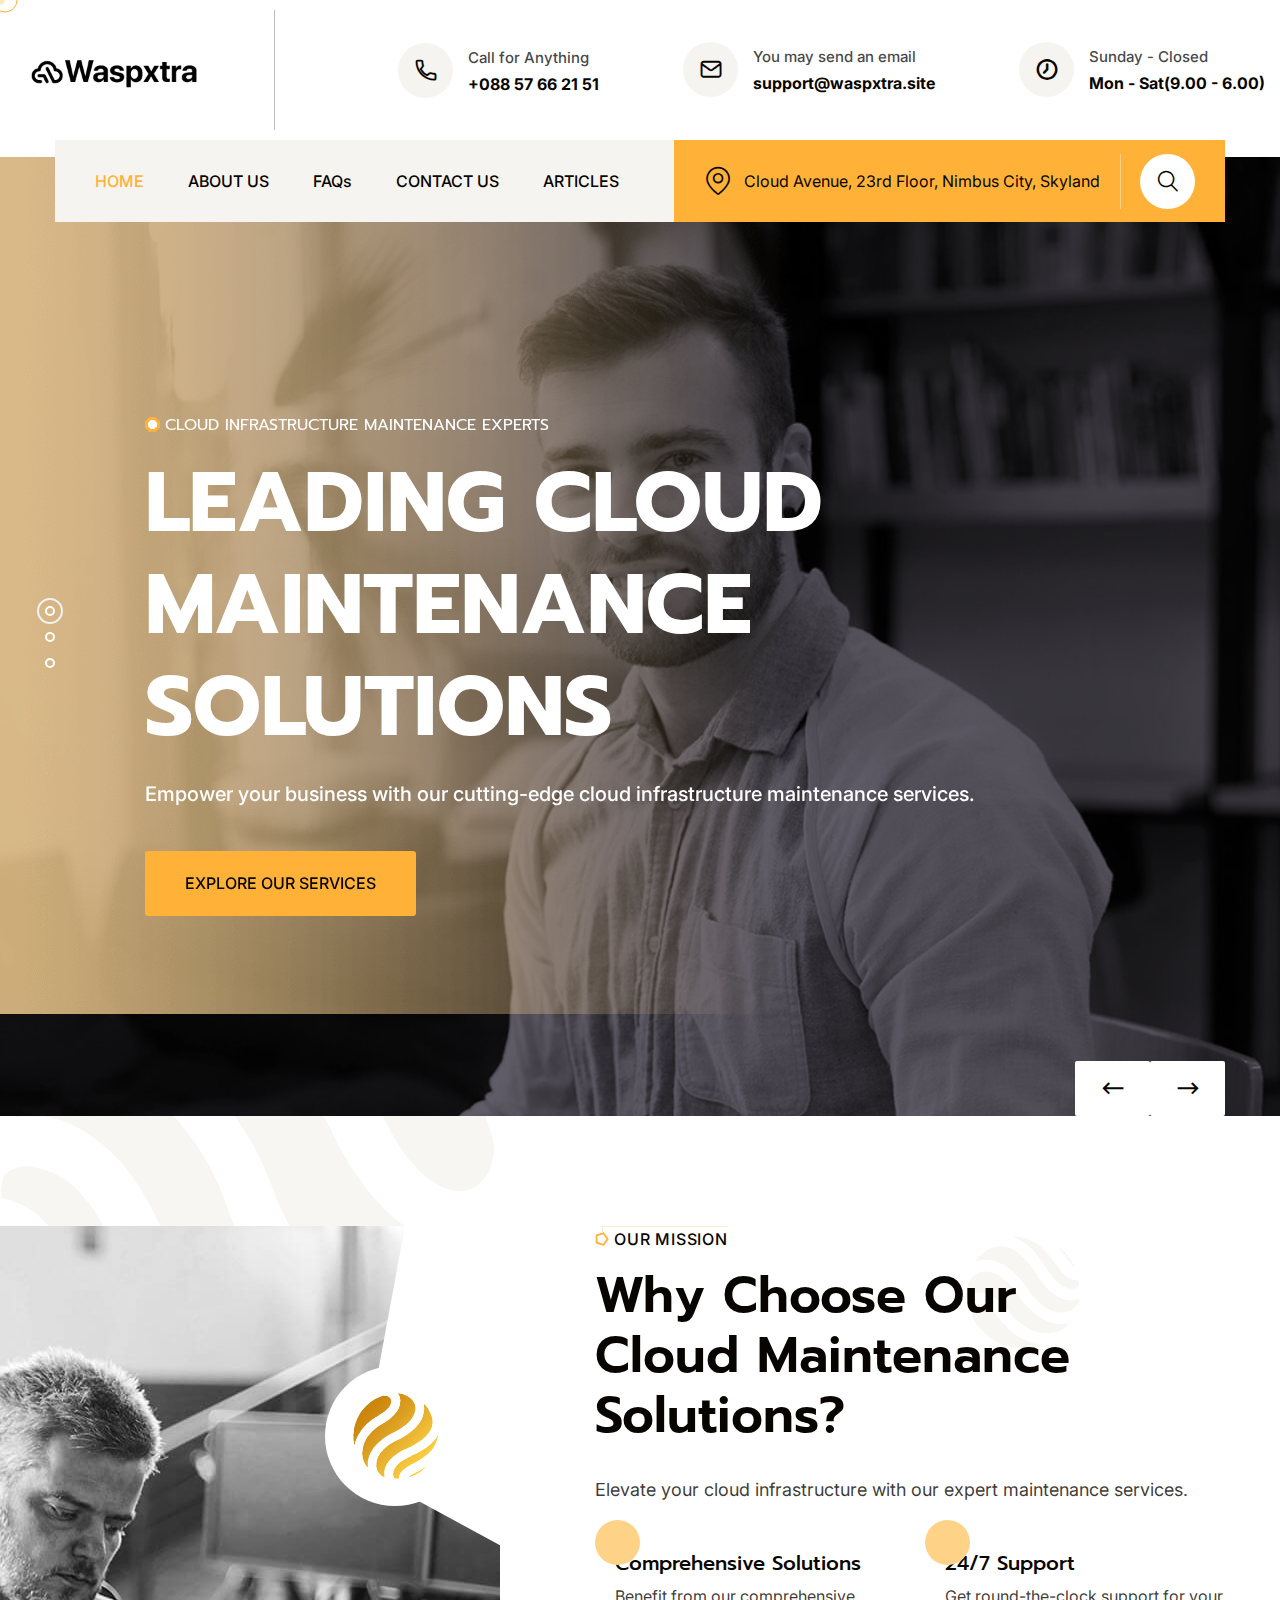
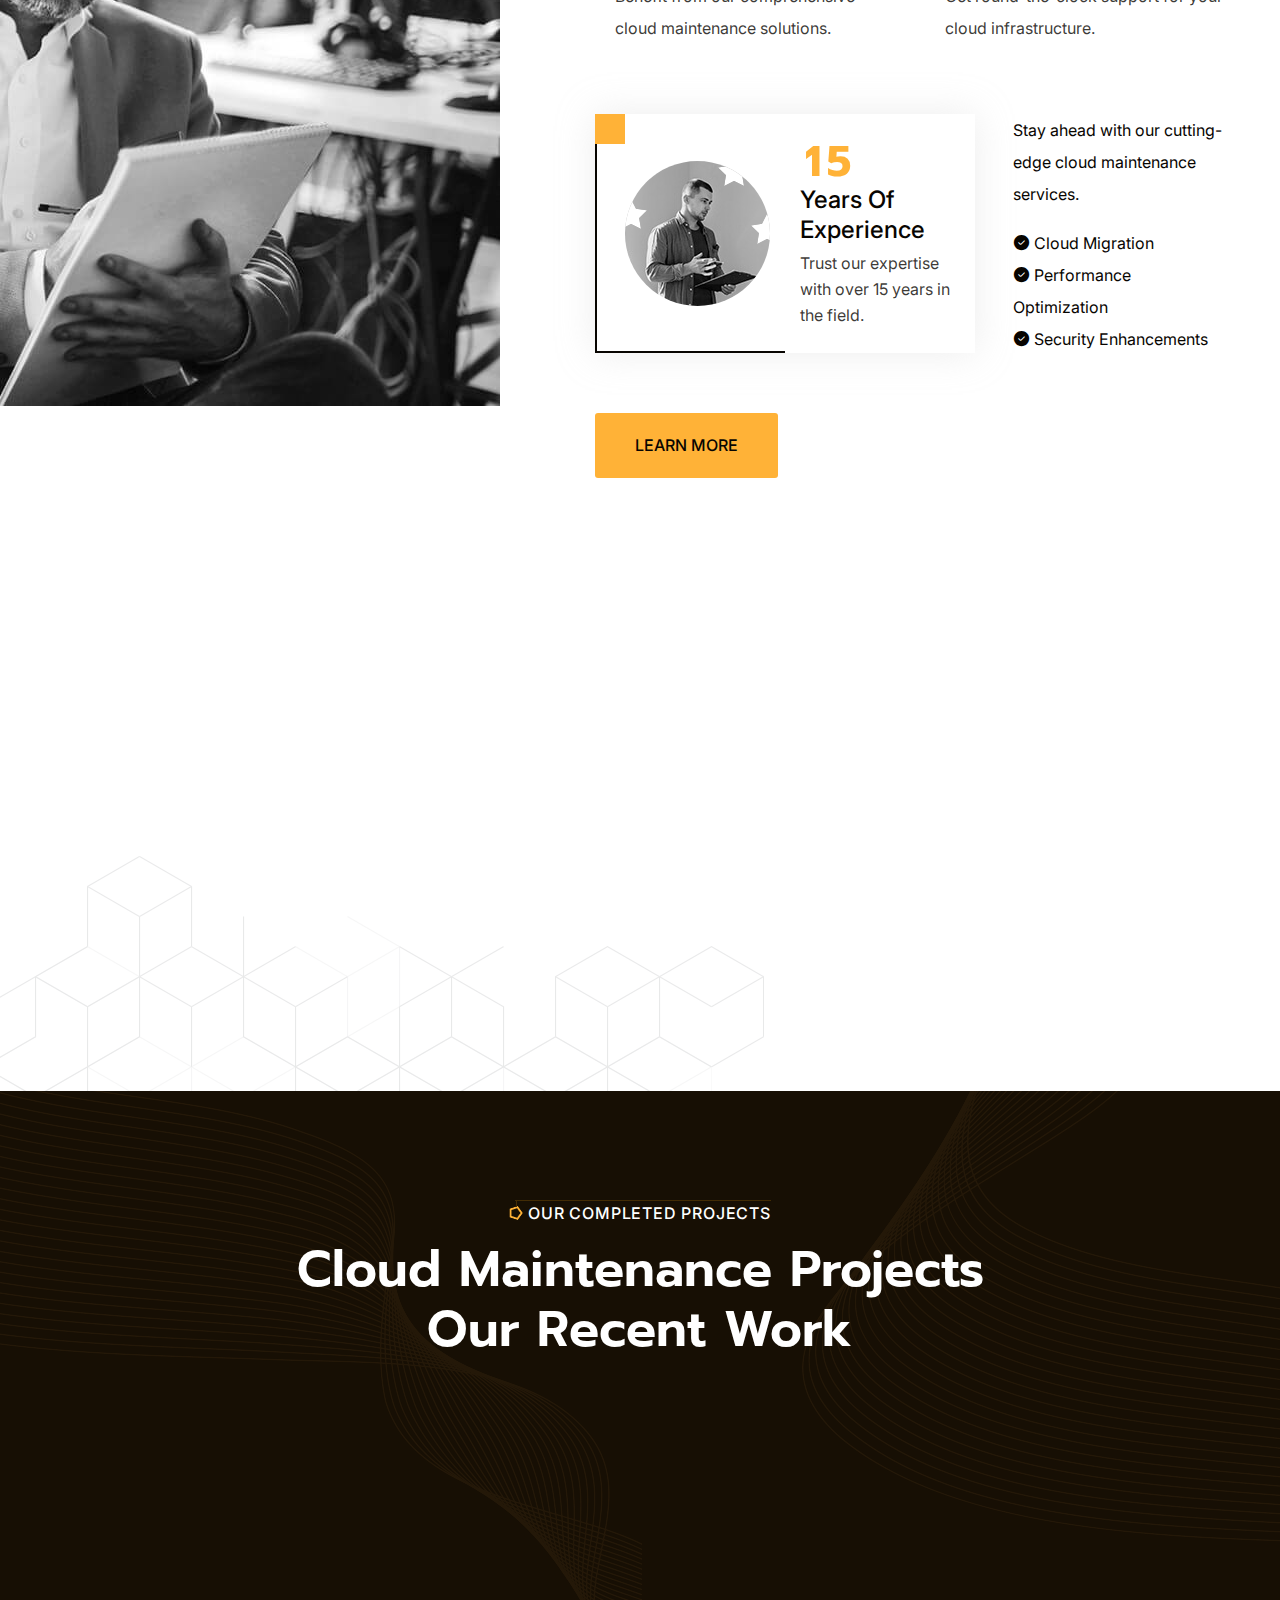
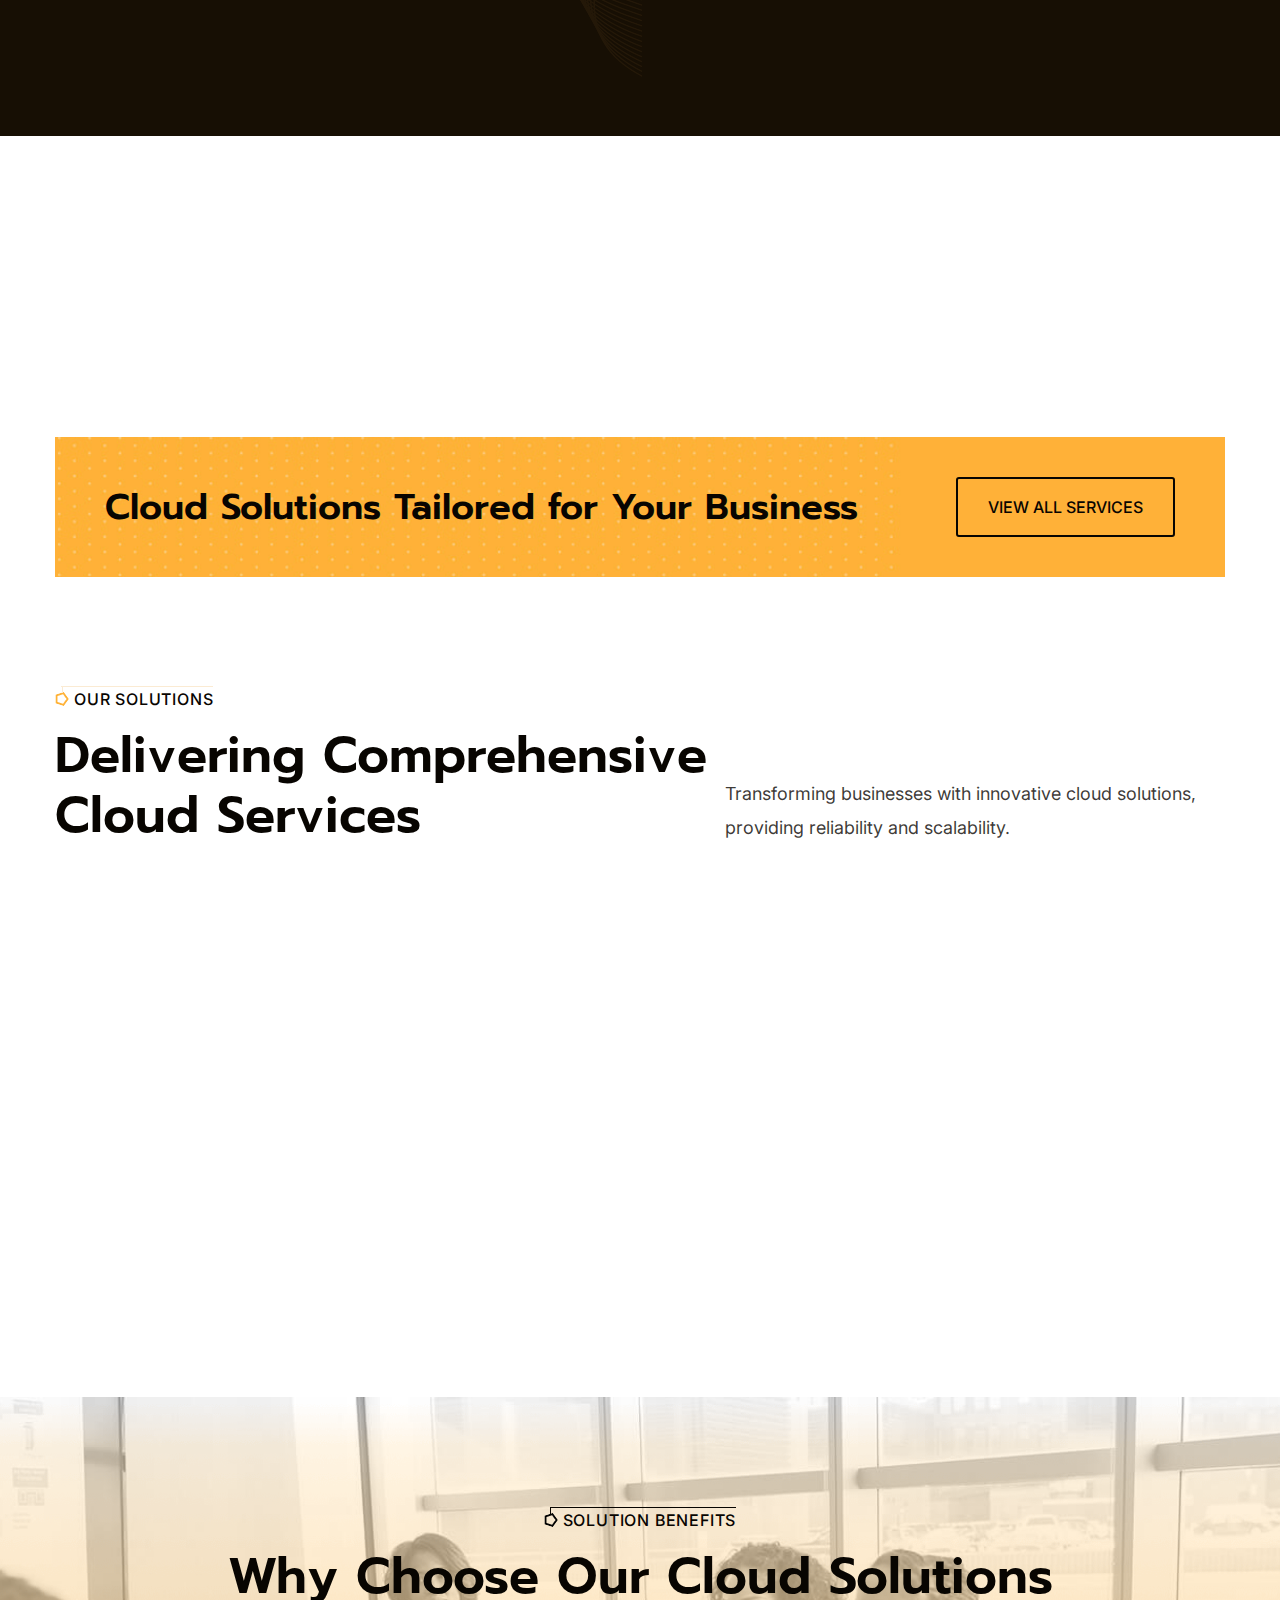
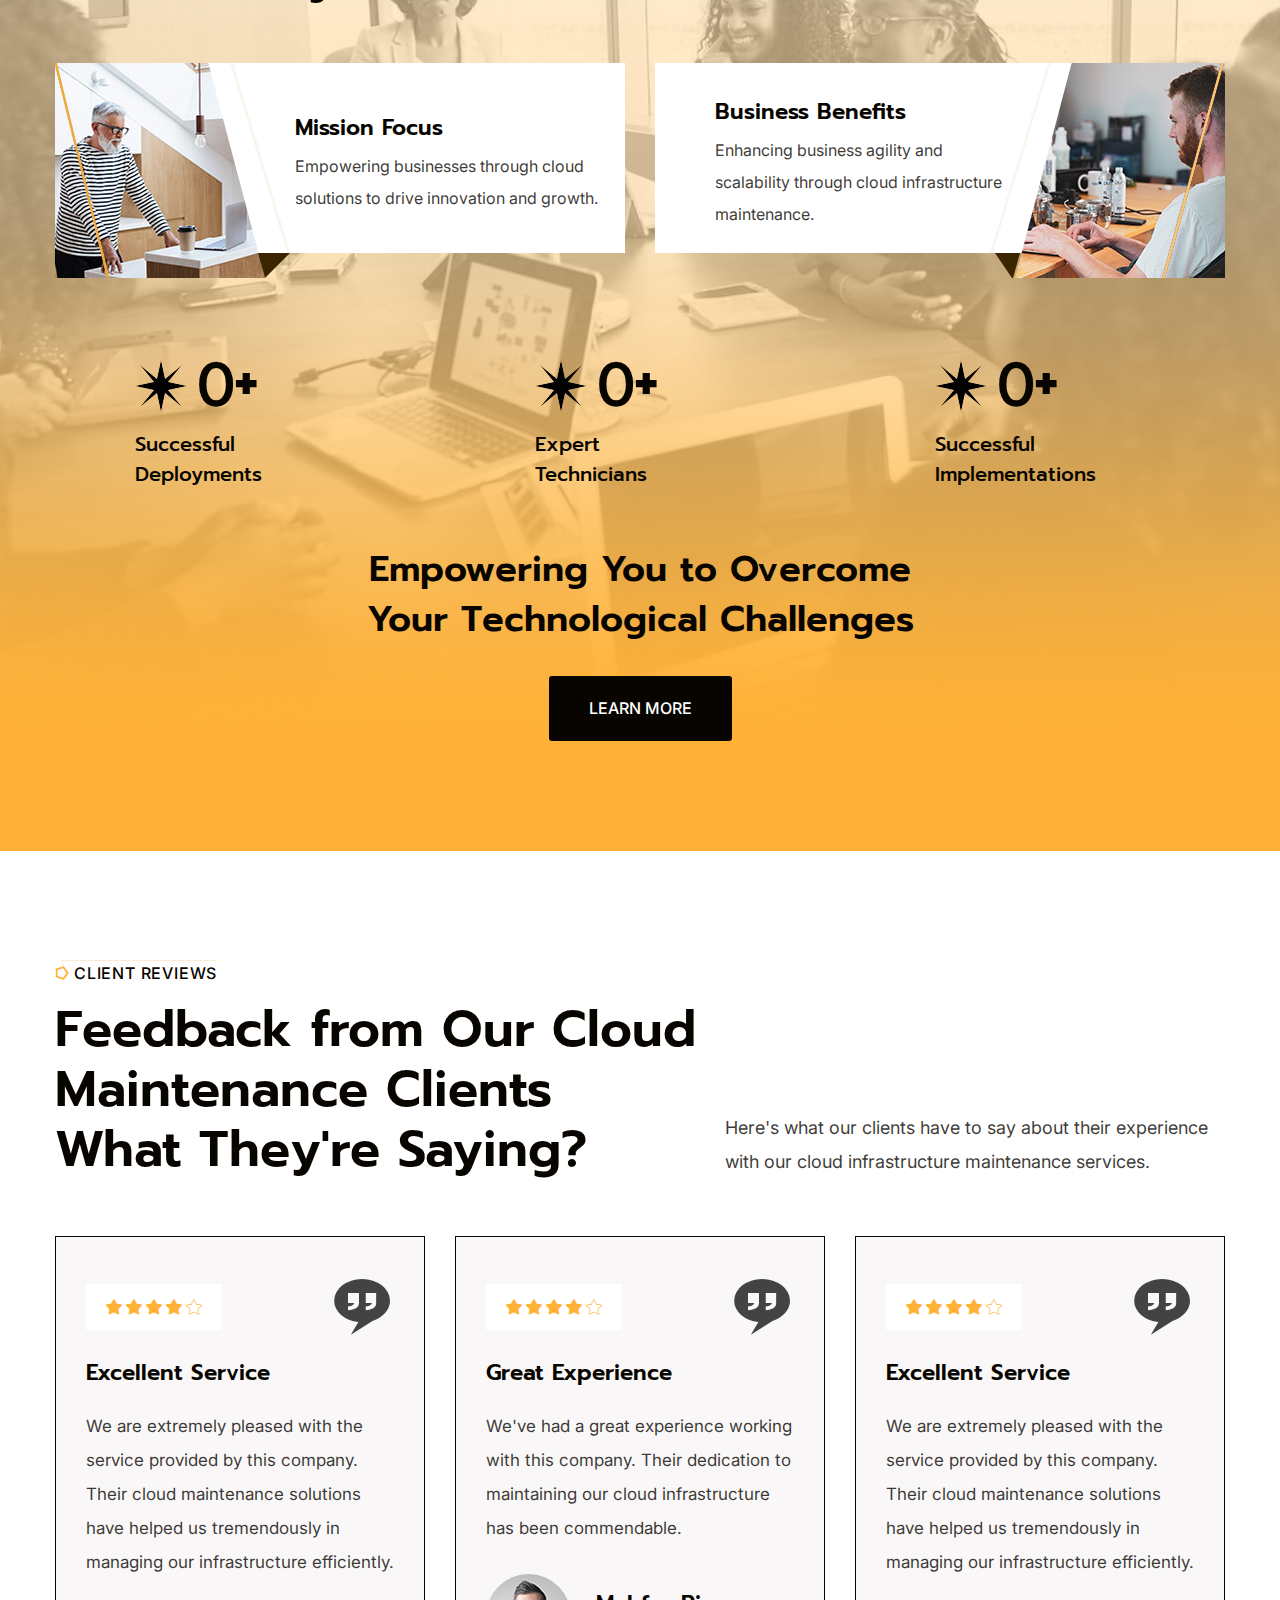
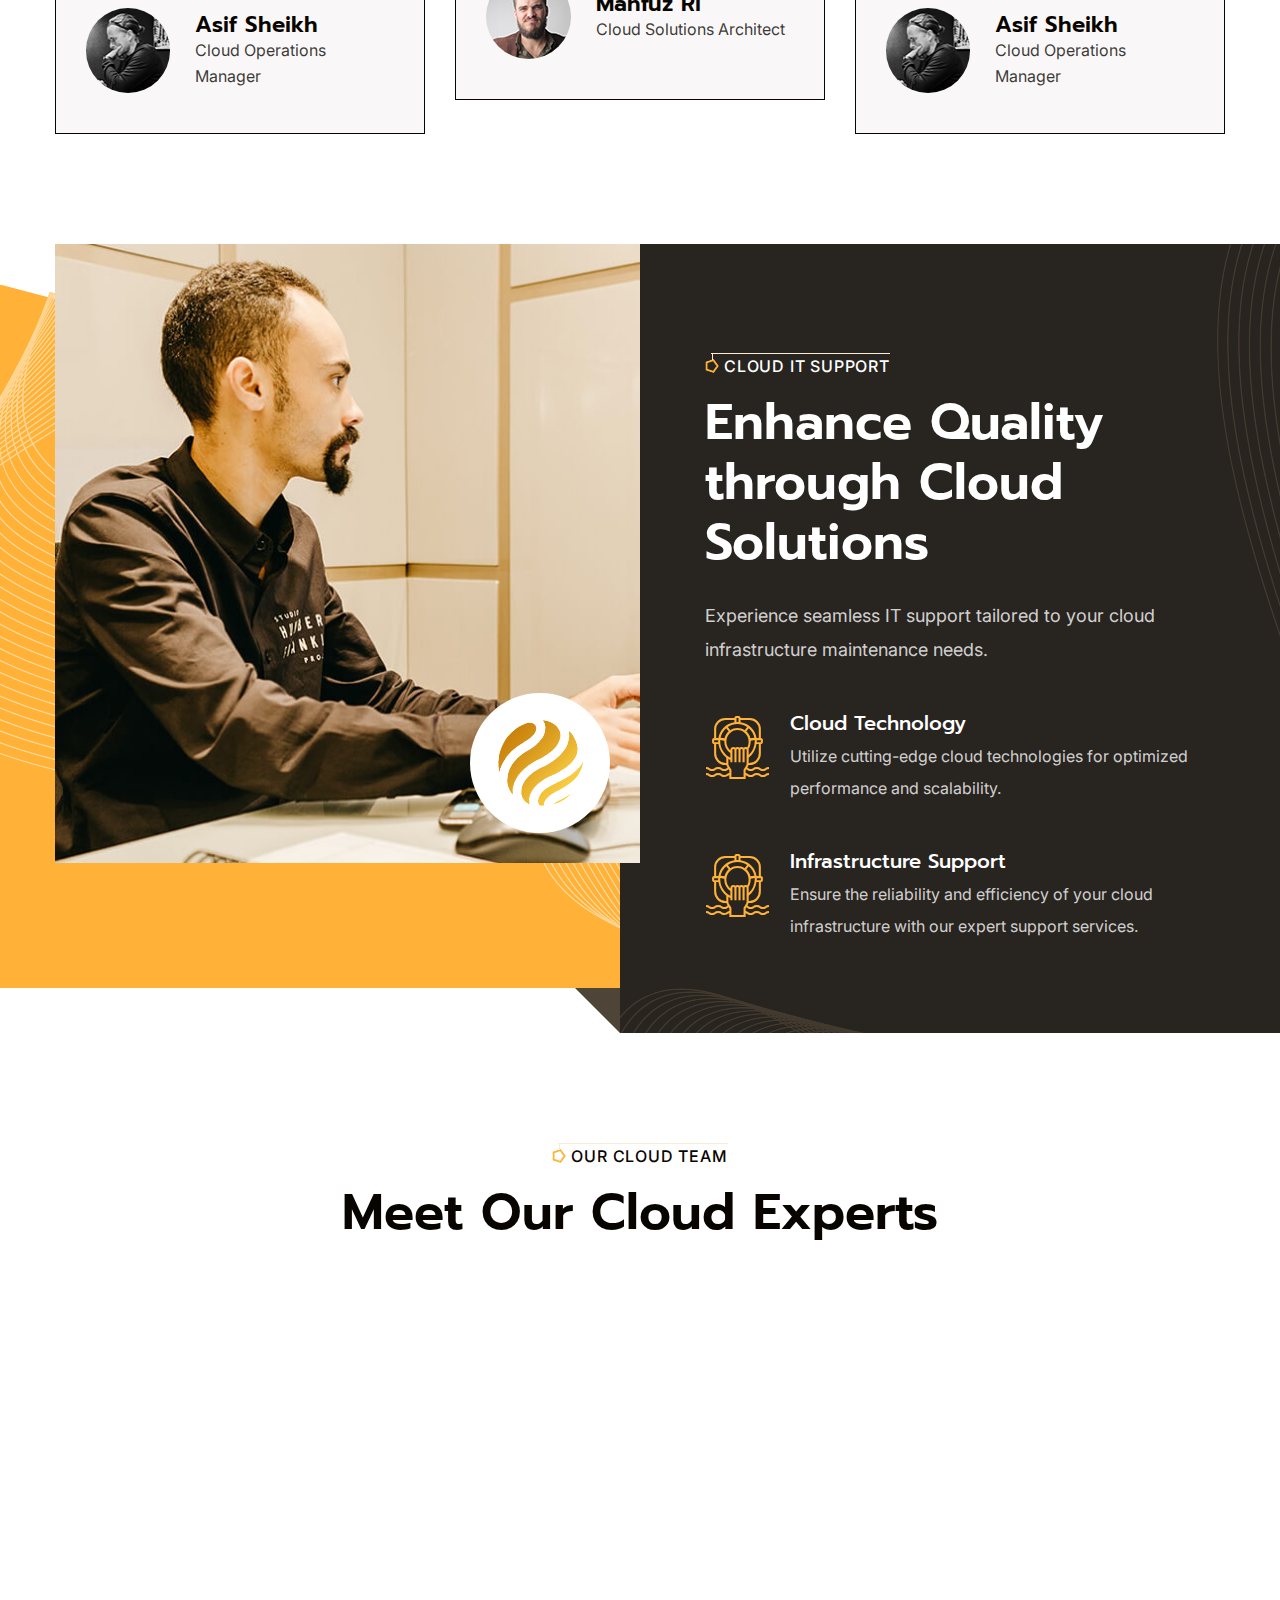
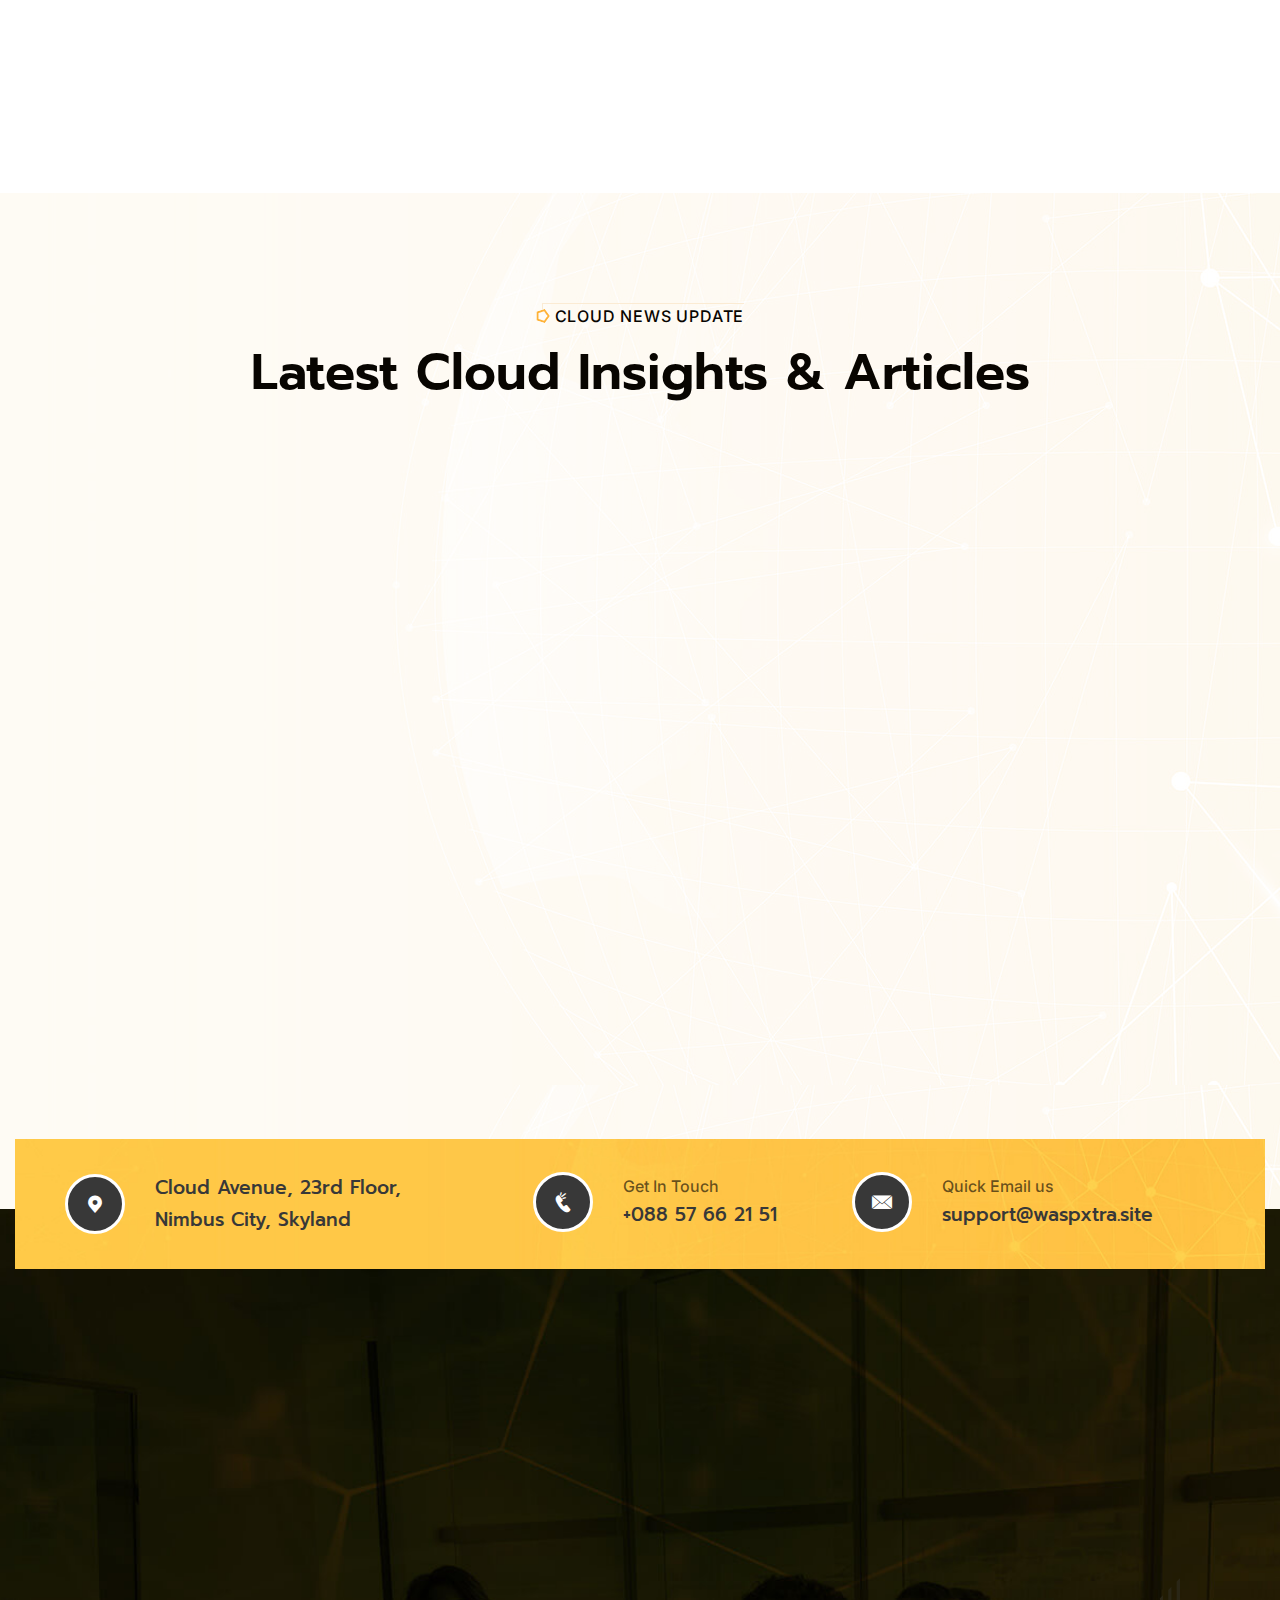
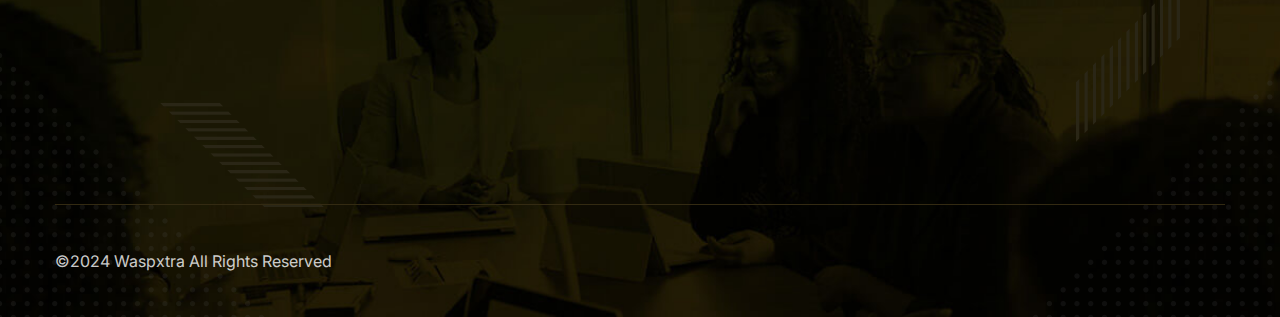
==== commit 824e618d: "done" ====
--- a/index.html
+++ b/index.html
@@ -65,7 +65,7 @@
 
                         <div class="main-header-two__top-left">
                             <div class="logo-two">
-                                <img src="assets/images/resources/logo-2.png" alt="#">
+                                <img src="assets/img-site/logoB.png" alt="#" width="200">
                             </div>
 
                             <div class="main-header__contact-info">
--- a/assets/css/ontech.css
+++ b/assets/css/ontech.css
@@ -510,7 +510,7 @@
   animation-duration: 2s;
   -webkit-animation-iteration-count: infinite;
   animation-iteration-count: infinite;
-  background-image: url(../images/loader.png);
+  background-image: url(../img-site/favicon.png);
   background-repeat: no-repeat;
   background-position: center center;
   background-size: 60px auto;
